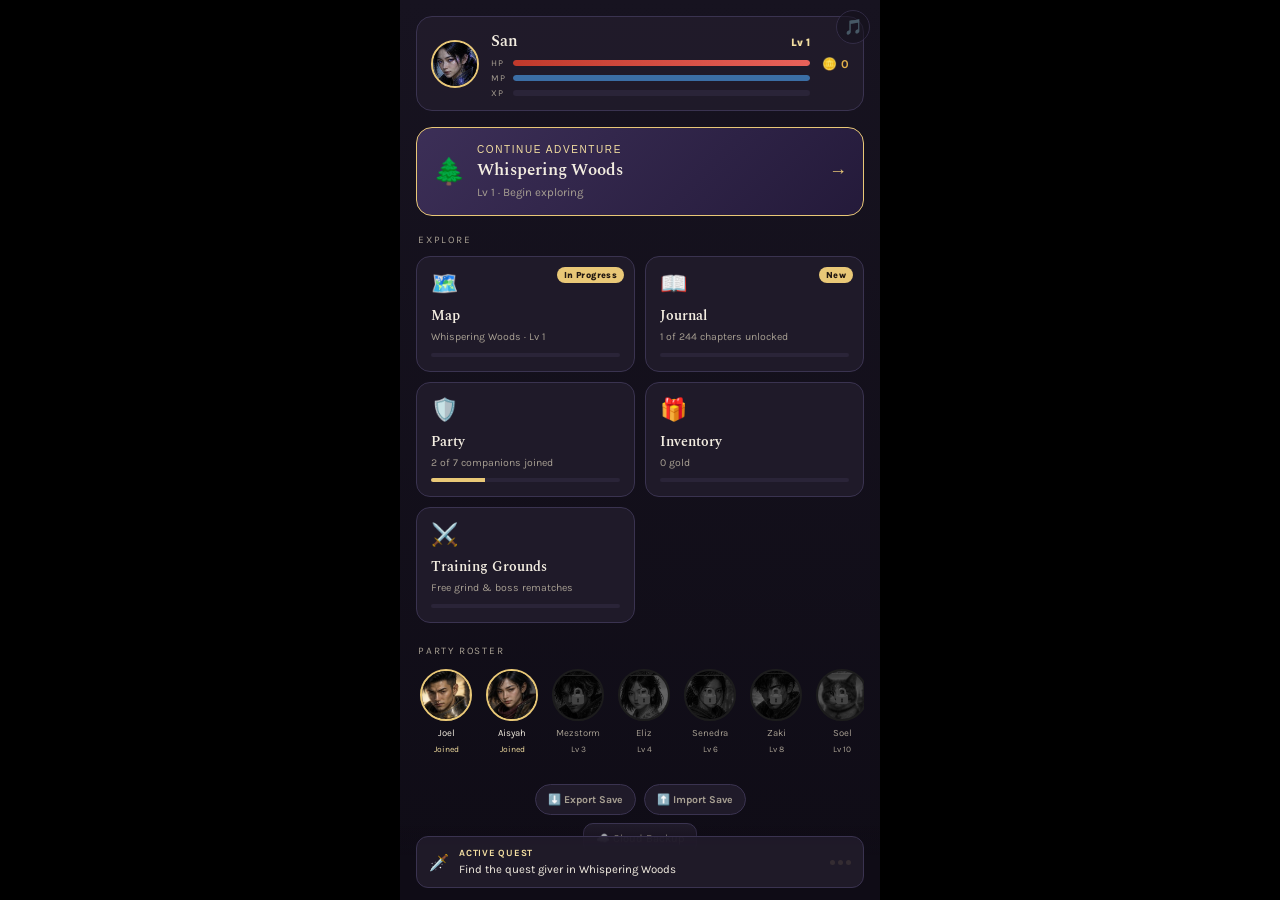
==== index.html @ 314ecb19 "Use V2's full journal: chapters 21-242 at full length V2's chapters-data.js was an abridged excerpt " ====
<!DOCTYPE html>
<html lang="en">
<head>
<meta charset="UTF-8">
<meta name="viewport" content="width=device-width, initial-scale=1.0, viewport-fit=cover">
<meta name="theme-color" content="#0f0c16">
<meta name="mobile-web-app-capable" content="yes">
<meta name="apple-mobile-web-app-capable" content="yes">
<meta name="apple-mobile-web-app-status-bar-style" content="black-translucent">
<meta name="apple-mobile-web-app-title" content="Daybreak">
<link rel="manifest" href="manifest.json">
<link rel="apple-touch-icon" href="icons/icon-180.png">
<link rel="icon" type="image/png" sizes="32x32" href="icons/icon-32.png">
<title>Legends of Daybreak</title>
<link rel="stylesheet" href="styles.css">
</head>
<body>
<div id="app">
  <audio id="bgm" loop></audio>
  <button id="music-toggle-btn">🎵</button>

  <!-- ============ HUB ============ -->
  <div id="screen-hub" class="screen active">
    <div id="hub-content">
      <div id="hub-status">
        <img id="hub-avatar" src="">
        <div id="hub-status-body">
          <div class="hs-row1"><span class="hs-name">San</span><span class="hs-lvl" id="hub-lvl">Lv 1</span></div>
          <div class="hs-bar-row"><span class="hs-bar-label">HP</span><div class="hs-bar-track"><div class="hs-bar-fill hp" id="hub-hp-fill" style="width:100%"></div></div></div>
          <div class="hs-bar-row"><span class="hs-bar-label">MP</span><div class="hs-bar-track"><div class="hs-bar-fill mp" id="hub-mp-fill" style="width:100%"></div></div></div>
          <div class="hs-bar-row"><span class="hs-bar-label">XP</span><div class="hs-bar-track"><div class="hs-bar-fill xp" id="hub-xp-fill" style="width:0%"></div></div></div>
        </div>
        <div id="hub-gold-chip">🪙 <span id="hub-gold">0</span></div>
      </div>

      <button id="hub-continue-btn">
        <div class="cta-icon">🌲</div>
        <div class="cta-body">
          <div class="cta-eyebrow">Continue Adventure</div>
          <div class="cta-title" id="hub-cta-title">Whispering Woods</div>
          <div class="cta-sub" id="hub-cta-sub">Begin exploring</div>
        </div>
        <div class="cta-arrow">→</div>
      </button>

      <div class="hub-section-label">Explore</div>
      <div id="hub-grid">
        <div class="hub-tile" id="hub-tile-map">
          <div class="t-badge" id="hub-map-badge">In Progress</div>
          <div class="t-icon">🗺️</div>
          <div class="t-title">Map</div>
          <div class="t-status" id="hub-map-status">Whispering Woods</div>
          <div class="t-progress"><div class="t-progress-fill" id="hub-map-progress" style="width:0%"></div></div>
        </div>
        <div class="hub-tile" id="hub-tile-journal">
          <div class="t-badge" id="hub-journal-badge">New</div>
          <div class="t-icon">📖</div>
          <div class="t-title">Journal</div>
          <div class="t-status" id="hub-journal-status">0 of 5 chapters unlocked</div>
          <div class="t-progress"><div class="t-progress-fill" id="hub-journal-progress" style="width:0%"></div></div>
        </div>
        <div class="hub-tile" id="hub-tile-party">
          <div class="t-icon">🛡️</div>
          <div class="t-title">Party</div>
          <div class="t-status" id="hub-party-status">0 of 7 companions joined</div>
          <div class="t-progress"><div class="t-progress-fill" id="hub-party-progress" style="width:0%"></div></div>
        </div>
        <div class="hub-tile" id="hub-tile-inventory">
          <div class="t-icon">🎁</div>
          <div class="t-title">Inventory</div>
          <div class="t-status" id="hub-inventory-status">0 gold</div>
          <div class="t-progress"><div class="t-progress-fill" style="width:0%"></div></div>
        </div>
        <div class="hub-tile" id="hub-tile-training">
          <div class="t-icon">⚔️</div>
          <div class="t-title">Training Grounds</div>
          <div class="t-status">Free grind &amp; boss rematches</div>
          <div class="t-progress"><div class="t-progress-fill" style="width:0%"></div></div>
        </div>
      </div>

      <div class="hub-section-label">Party Roster</div>
      <div id="hub-roster"></div>

      <div id="hub-save-row">
        <button id="hub-export-btn">⬇️ Export Save</button>
        <button id="hub-import-btn">⬆️ Import Save</button>
        <input type="file" id="hub-import-file" accept="application/json,.json" style="display:none;">
      </div>
      <div id="hub-save-row2">
        <button id="hub-sync-btn">☁️ Cloud Backup</button>
        <button id="hub-install-btn" style="display:none;">📲 Install App</button>
      </div>
      <div id="hub-reset-row"><button id="hub-reset-btn">New Game (erase save)</button></div>
    </div>

    <div id="hub-quest-strip">
      <div id="hub-quest-strip-inner">
        <div class="qi">🗡️</div>
        <div class="qt"><b>Active Quest</b><span id="hub-quest-text">Talk to the Signpost</span></div>
        <div id="hub-quest-dots"><span></span><span></span><span></span></div>
      </div>
    </div>
  </div>

  <!-- ============ MAP / BATTLE ============ -->
  <div id="screen-map" class="screen">
    <div class="back-btn" id="map-back-btn">←</div>
    <div id="map-scene"></div>
    <div id="map-hud">
      <div id="map-lvl-chip">
        <div class="lvl-row"><span class="lvl-name">San</span><span class="lvl-num" id="map-lvl-num">Lv 1</span></div>
        <div class="xpbar-track"><div class="xpbar-fill" id="map-xp-fill" style="width:0%"></div></div>
      </div>
      <div id="map-quest-chip">
        <div class="qi">🗺️</div>
        <div class="qt"><b id="map-quest-title">First Steps</b><span id="map-quest-progress-text">Talk to the signpost</span>
          <div id="map-quest-dots"><span></span><span></span><span></span></div>
        </div>
      </div>
    </div>
    <div id="map-quest-banner"><div class="qb-eyebrow">Quest Started</div><div class="qb-title">First Steps — Defeat 3 monsters</div></div>
    <div id="map-levelup-banner"><div class="qb-eyebrow">Level Up</div><div class="qb-title" id="map-levelup-text">San reached Level 2</div></div>
    <div id="map-toast-wrap"><div class="toast-card" id="map-toast"></div></div>

    <div id="battle-screen">
      <div id="battle-enemy-stage">
        <div class="warning-banner" id="battle-warning-banner">Rampage incoming!</div>
        <div id="battle-enemy-info">
          <div class="e-name"><span id="battle-e-name">Goblin</span><span id="battle-e-hint" style="font-weight:400; font-size:10px; color:var(--muted);"></span></div>
          <div class="hpbar-track"><div class="hpbar-fill" id="battle-e-hp-fill" style="width:100%"></div></div>
          <div class="atb-track"><div class="atb-fill" id="battle-e-atb-fill"></div></div>
        </div>
        <div class="enemy-sprite" id="battle-enemy-sprite"></div>
      </div>
      <div id="battle-party-bar">
        <div class="p-card" id="battle-p-card">
          <img id="battle-p-img" src="">
          <div style="flex:1">
            <div class="p-name"><span>San</span></div>
            <div class="hpbar-track"><div class="hpbar-fill" id="battle-p-hp-fill" style="width:100%"></div></div>
            <div class="mpbar-track"><div class="mpbar-fill" id="battle-p-mp-fill" style="width:100%"></div></div>
            <div class="atb-track"><div class="atb-fill" id="battle-p-atb-fill"></div></div>
          </div>
        </div>
        <div id="battle-companions"></div>
      </div>
      <div id="battle-log">A Goblin blocks the path.</div>
      <div id="battle-auto-row"><span class="lbl">Auto-Attack</span><div id="battle-auto-toggle"><div class="knob"></div></div></div>
      <button id="battle-act-potion">Use Potion (0)</button>
      <div id="spell-panel"><div id="spell-panel-list"></div></div>
      <div id="battle-actions">
        <button id="battle-act-spells"><span>✨ Spells</span><span class="cost">Tap to choose</span></button>
        <button id="battle-act-attack"><span>Basic Attack</span><span class="cost">0 MP · 1d4 physical</span></button>
      </div>
      <div id="battle-result">
        <div class="eyebrow" id="battle-res-eyebrow">Victory</div>
        <div class="title-main" id="battle-res-title">Goblin defeated</div>
        <div class="rewards" id="battle-res-rewards"></div>
        <button id="battle-result-continue-btn">Continue</button>
        <button id="battle-result-leave-btn" style="display:none;">Leave Training Grounds</button>
      </div>
    </div>
    <div id="battle-complete-banner">
      <div class="eyebrow" id="battle-cb-eyebrow">Quest Complete</div>
      <div class="title-main" id="battle-cb-title">First Steps</div>
      <div class="rewards" id="battle-cb-rewards">+50 XP · +20 Gold</div>
    </div>
  </div>

  <!-- ============ INVENTORY ============ -->
  <div id="screen-inventory" class="screen">
    <div class="back-btn" id="inv-back-btn">←</div>
    <div id="inv-content">
      <div id="inv-gold-row"><span class="g-label">Gold</span><span class="g-amt" id="inv-gold">🪙 0</span></div>

      <div class="inv-section-label">Equipped</div>
      <div id="inv-equipped"></div>

      <div class="inv-section-label">Ribald's Armory — Weapons</div>
      <div id="inv-weapon-list"></div>

      <div class="inv-section-label">Ribald's Armory — Armor</div>
      <div id="inv-armor-list"></div>

      <div class="inv-section-label">Ribald's Armory — Headwear</div>
      <div id="inv-head-list"></div>

      <div class="inv-section-label">Ribald's Armory — Handwear</div>
      <div id="inv-hands-list"></div>

      <div class="inv-section-label">Ribald's Armory — Footwear</div>
      <div id="inv-feet-list"></div>

      <div class="inv-section-label">Ribald's Armory — Rings</div>
      <div id="inv-ring-list"></div>

      <div class="inv-section-label">Lewis's Trinket Shop</div>
      <div id="inv-shop-list"></div>

      <div class="inv-section-label">Temple Trinket Shelf</div>
      <div id="inv-shelf-area"></div>

      <div class="inv-section-label">Materials</div>
      <div id="inv-materials-list" class="mat-chip-wrap"></div>

      <div class="inv-section-label">Potions</div>
      <div id="inv-potions-list" class="mat-chip-wrap"></div>

      <div class="inv-section-label">Crafting</div>
      <div id="inv-recipes-list"></div>
    </div>
  </div>

  <!-- ============ PARTY ============ -->
  <div id="screen-party" class="screen">
    <div class="back-btn" id="party-back-btn">←</div>
    <div id="party-content">
      <div class="inv-section-label">Always in the Party</div>
      <div id="party-fixed-list"></div>

      <div class="inv-section-label">Familiar</div>
      <div id="party-familiar-list"></div>

      <div class="inv-section-label" id="party-optional-label">Optional Companions</div>
      <div id="party-optional-list"></div>
    </div>
  </div>

  <!-- ============ CLOUD BACKUP (GitHub Gist) ============ -->
  <div id="screen-sync" class="screen">
    <div class="back-btn" id="sync-back-btn">←</div>
    <div id="sync-content">
      <div class="inv-section-label">Cloud Backup · GitHub Gist</div>
      <p class="sync-note">Back up your save to a private GitHub Gist and restore it on any device. Nothing syncs automatically: you push and pull yourself, so one device can never silently overwrite another.</p>
      <div id="sync-status"></div>

      <div class="sync-card">
        <div class="sync-h">1 · GitHub token <span>(stays on this device)</span></div>
        <p class="sync-note">Create a <b>classic</b> token with only the <b>gist</b> scope: GitHub → Settings → Developer settings → Personal access tokens → Tokens (classic). Fine-grained tokens cannot use Gists.</p>
        <input id="sync-token" type="password" placeholder="Paste GitHub token" autocomplete="off">
        <button class="sync-btn" id="sync-save-token">Save &amp; verify token</button>
      </div>

      <div class="sync-card">
        <div class="sync-h">2 · Backup ID</div>
        <div id="sync-linked" style="display:none;">
          <p class="sync-note">This device is linked to backup ID:</p>
          <code id="sync-id-display"></code>
          <button class="sync-btn" id="sync-copy-id">📋 Copy backup ID</button>
          <button class="sync-btn ghost" id="sync-unlink">Unlink this device</button>
          <p class="sync-note" id="sync-times"></p>
        </div>
        <div id="sync-unlinked">
          <p class="sync-note">No backup linked yet. Push below to create one, or paste the ID from your other device to link to it.</p>
          <div class="sync-row"><input id="sync-id-input" type="text" placeholder="Paste backup ID" autocomplete="off"><button class="sync-btn small" id="sync-paste-id">📋 Paste</button></div>
          <button class="sync-btn" id="sync-link">Link to existing backup</button>
        </div>
      </div>

      <button class="sync-btn primary" id="sync-push">☁️ Push (upload this device’s save)</button>
      <button class="sync-btn ghost" id="sync-pull">☁️ Pull (overwrite this device)</button>
      <p class="sync-note">Backups are <i>secret</i> gists: unlisted, but anyone with the ID and the link can read them. Don’t share the ID publicly. Your token is never stored in the save.</p>
    </div>
  </div>

  <!-- ============ TRAINING GROUNDS ============ -->
  <div id="screen-training" class="screen">
    <div class="back-btn" id="training-back-btn">←</div>
    <div id="training-content">
      <div class="inv-section-label">Free Grind — Any Zone You've Reached</div>
      <div id="training-grind-list"></div>

      <div class="inv-section-label">Boss Rematch — Refight Bosses You've Beaten</div>
      <div id="training-rematch-list"></div>
    </div>
  </div>

  <!-- ============ JOURNAL SELECT ============ -->
  <div id="screen-journal-select" class="screen">
    <div class="back-btn" id="jsel-back-btn">←</div>
    <div id="jsel-content">
      <div class="sel-eyebrow">Daybreak</div>
      <div class="sel-title">Journal</div>
      <div id="jsel-chapter-list"></div>
    </div>
  </div>

  <!-- ============ JOURNAL READER ============ -->
  <div id="screen-journal-reader" class="screen">
    <div class="back-btn" id="jr-back-btn">←</div>
    <div id="jr-scene"></div>
    <div id="jr-titlecard">
      <div class="eyebrow" id="jr-tc-eyebrow">Chapter 1</div>
      <div class="title-main" id="jr-tc-title">The Rain and the Kitten</div>
      <div class="title-sub" id="jr-tc-sub">How Soel came to be.</div>
      <div class="tap-hint">tap to begin</div>
    </div>
    <div id="jr-dialogue-wrap">
      <div id="jr-portrait-slot"><img id="jr-portrait-img" src="" alt=""></div>
      <div id="jr-box" class="no-portrait">
        <div id="jr-speaker"></div>
        <div id="jr-text"></div>
        <div id="jr-advance">▾</div>
      </div>
      <div id="jr-progress"></div>
    </div>
    <div id="jr-end-card">
      <div class="eyebrow">End of chapter</div>
      <div class="title-main" id="jr-ec-title">Chapter complete</div>
      <div class="rewards" id="jr-ec-xp"></div>
      <div class="end-btns">
        <button class="replay-btn" onclick="openReader(currentChapter,true)">Replay</button>
        <button class="next-btn" onclick="backToJournalSelect()">Journal</button>
      </div>
    </div>
  </div>

  <div id="hub-toast"></div>

</div>

<script src="act2-data.js"></script>
<script src="act3-data.js"></script>
<script src="chapters-act2.js"></script>
<script src="game.js"></script>
<script src="sync.js"></script>
</body>
</html>
---- styles.css ----
@import url('https://fonts.googleapis.com/css2?family=Spectral:ital,wght@0,400;0,500;0,600;1,400&family=Karla:wght@400;500;700;800&display=swap');

  :root{
    --cream:#f3ede1; --muted:#a79f92;
    --sun:#e9c877; --sun-soft:#f3dea1;
    --hp:#c0392b; --hp-glow:#e8615a;
    --mp:#3b6ea5; --xp:#8a5cc4; --gold:#e2b04a;
    --panel:#171018ee; --panel-edge:#3a2b24;
  }
  *{box-sizing:border-box; -webkit-tap-highlight-color:transparent;}
  html,body{height:100%;}
  body{ margin:0; font-family:'Karla',sans-serif; background:#000; display:flex; align-items:center; justify-content:center; overflow:hidden; user-select:none; }
  #app{ position:relative; width:100%; max-width:480px; height:100dvh; max-height:900px; background:#0f0c16; overflow:hidden; box-shadow:0 0 60px #000a; }
  #music-toggle-btn{ position:absolute; top:10px; right:10px; z-index:200; width:34px; height:34px; border-radius:50%;
    background:#171320cc; border:1px solid #3a3350; color:var(--cream); font-size:15px; cursor:pointer;
    display:flex; align-items:center; justify-content:center; opacity:.75; }
  #music-toggle-btn.muted{ opacity:.4; }
  #app.shake{ animation:screenshake .4s ease; }
  @keyframes screenshake{ 0%,100%{transform:translate(0,0);} 20%{transform:translate(-6px,3px);} 40%{transform:translate(6px,-3px);} 60%{transform:translate(-4px,2px);} 80%{transform:translate(4px,-2px);} }

  .screen{ position:absolute; inset:0; opacity:0; visibility:hidden; transition:opacity .3s ease, visibility .3s; overflow-y:auto; }
  #screen-map, #screen-journal-reader{ overflow:hidden; }
  .screen.active{ opacity:1; visibility:visible; }

  .back-btn{ position:absolute; top:14px; left:14px; z-index:40; width:32px; height:32px; border-radius:50%;
    background:#000000aa; color:#fff; display:flex; align-items:center; justify-content:center; font-size:16px; cursor:pointer; }

  /* ================= HUB ================= */
  #screen-hub{ background:linear-gradient(180deg,#171320 0%, #0f0c16 100%); }
  #hub-content{ padding:16px 16px 16px; }
  #hub-status{ display:flex; align-items:center; gap:12px; background:#211b2aee; border:1px solid #3a3350; border-radius:16px; padding:12px 14px; margin-bottom:16px; }
  #hub-status img{ width:48px;height:48px;border-radius:50%; object-fit:cover; border:2px solid var(--sun); flex-shrink:0; }
  #hub-status-body{ flex:1; min-width:0; }
  .hs-row1{ display:flex; justify-content:space-between; align-items:baseline; }
  .hs-name{ font-family:'Spectral',serif; font-weight:600; font-size:16px; color:var(--cream); }
  .hs-lvl{ font-family:'Karla',sans-serif; font-weight:800; font-size:11px; color:var(--sun-soft); }
  .hs-bar-row{ display:flex; align-items:center; gap:6px; margin-top:5px; }
  .hs-bar-label{ font-size:9px; letter-spacing:.06em; text-transform:uppercase; color:var(--muted); width:16px; flex-shrink:0; }
  .hs-bar-track{ flex:1; height:6px; background:#2a2438; border-radius:6px; overflow:hidden; }
  .hs-bar-fill{ height:100%; border-radius:6px; }
  .hs-bar-fill.hp{ background:linear-gradient(90deg,var(--hp),var(--hp-glow)); }
  .hs-bar-fill.mp{ background:var(--mp); }
  .hs-bar-fill.xp{ background:var(--xp); }
  #hub-gold-chip{ display:flex; align-items:center; gap:4px; font-family:'Karla',sans-serif; font-weight:700; font-size:12px; color:var(--gold); flex-shrink:0; }

  #hub-continue-btn{ display:flex; align-items:center; gap:12px; width:100%; border:none; cursor:pointer;
    background:linear-gradient(135deg,#3c2f57,#241a3a); border:1px solid var(--sun); border-radius:16px; padding:16px; margin-bottom:18px; text-align:left;
    animation:ctaGlow 2.6s infinite ease-in-out; }
  @keyframes ctaGlow{ 0%,100%{ box-shadow:0 0 0 0 #e9c87733; } 50%{ box-shadow:0 0 0 8px #e9c87711; } }
  #hub-continue-btn .cta-icon{ font-size:26px; flex-shrink:0; }
  #hub-continue-btn .cta-body{ flex:1; }
  #hub-continue-btn .cta-eyebrow{ font-size:10px; letter-spacing:.16em; text-transform:uppercase; color:var(--sun-soft); }
  #hub-continue-btn .cta-title{ font-family:'Spectral',serif; font-weight:600; font-size:17px; color:var(--cream); margin-top:2px; }
  #hub-continue-btn .cta-sub{ font-family:'Karla',sans-serif; font-size:11.5px; color:var(--muted); margin-top:2px; }
  #hub-continue-btn .cta-arrow{ font-size:18px; color:var(--sun); flex-shrink:0; }

  .hub-section-label{ font-family:'Karla',sans-serif; font-size:10px; letter-spacing:.18em; text-transform:uppercase; color:var(--muted); margin:4px 2px 10px; }
  #hub-grid{ display:grid; grid-template-columns:1fr 1fr; gap:10px; margin-bottom:22px; }
  .hub-tile{ background:#211b2aee; border:1px solid #3a3350; border-radius:14px; padding:14px; cursor:pointer; position:relative; transition:transform .15s ease; }
  .hub-tile:active{ transform:scale(.97); }
  .hub-tile .t-icon{ font-size:22px; }
  .hub-tile .t-title{ font-family:'Spectral',serif; font-weight:600; font-size:14px; color:var(--cream); margin-top:8px; }
  .hub-tile .t-status{ font-family:'Karla',sans-serif; font-size:10.5px; color:var(--muted); margin-top:4px; line-height:1.4; }
  .hub-tile .t-badge{ position:absolute; top:10px; right:10px; background:var(--sun); color:#241a12; font-weight:800; font-size:9px; letter-spacing:.04em; padding:3px 7px; border-radius:10px; display:none; }
  .hub-tile .t-badge.show{ display:block; }
  .hub-tile .t-progress{ height:4px; background:#2a2438; border-radius:4px; margin-top:8px; overflow:hidden; }
  .hub-tile .t-progress-fill{ height:100%; background:var(--sun); }

  #hub-roster{ display:flex; gap:10px; overflow-x:auto; padding:2px 2px 8px; margin-bottom:22px; }
  .roster-item{ flex-shrink:0; display:flex; flex-direction:column; align-items:center; gap:6px; width:56px; }
  .roster-avatar{ width:52px; height:52px; border-radius:50%; overflow:hidden; border:2px solid var(--sun); position:relative; }
  .roster-avatar img{ width:100%;height:100%;object-fit:cover; display:block; }
  .roster-item.locked .roster-avatar{ border-color:#4a4458; filter:grayscale(1) brightness(.4); }
  .roster-item.locked .roster-avatar:after{ content:'🔒'; position:absolute; inset:0; display:flex; align-items:center; justify-content:center; font-size:16px; }
  .roster-item.benched .roster-avatar{ border-color:#6a6078; filter:grayscale(.6) brightness(.7); }
  .roster-name{ font-family:'Karla',sans-serif; font-size:9.5px; color:var(--cream); text-align:center; }
  .roster-item.locked .roster-name{ color:var(--muted); }
  .roster-lvl{ font-size:8.5px; color:var(--sun-soft); }
  .roster-item.locked .roster-lvl{ color:var(--muted); }
  .roster-item.benched .roster-lvl{ color:var(--muted); }

  #hub-save-row{ display:flex; gap:8px; justify-content:center; margin-top:18px; }
  #hub-save-row button{ background:#211b2aee; border:1px solid #3a3350; color:var(--muted); font-family:'Karla',sans-serif;
    font-size:10.5px; font-weight:700; padding:8px 12px; border-radius:16px; cursor:pointer; }
  #hub-save-row button:active{ opacity:.7; }
  #hub-reset-row{ text-align:center; margin:8px 0 24px; }
  #hub-reset-btn{ background:none; border:none; color:var(--muted); font-family:'Karla',sans-serif; font-size:10.5px; text-decoration:underline; cursor:pointer; opacity:.6; }
  #hub-reset-btn.confirm{ color:#e0728a; opacity:1; }

  #hub-quest-strip{ position:sticky; bottom:0; z-index:10; padding:10px 16px calc(12px + env(safe-area-inset-bottom)); background:linear-gradient(0deg,#0f0c16 60%, transparent); }
  #hub-quest-strip-inner{ display:flex; align-items:center; gap:10px; background:#211b2aee; border:1px solid #3a3350; border-radius:12px; padding:10px 12px; }
  #hub-quest-strip-inner .qi{ font-size:16px; }
  #hub-quest-strip-inner .qt{ flex:1; }
  #hub-quest-strip-inner .qt b{ display:block; font-size:9.5px; letter-spacing:.08em; text-transform:uppercase; color:var(--sun-soft); }
  #hub-quest-strip-inner .qt span{ font-family:'Karla',sans-serif; font-size:11.5px; color:var(--cream); }
  #hub-quest-dots{ display:flex; gap:3px; }
  #hub-quest-dots span{ width:5px;height:5px;border-radius:50%; background:#54494066; }
  #hub-quest-dots span.done{ background:var(--sun); }

  #hub-toast{ position:absolute; left:16px; right:16px; bottom:90px; z-index:100; background:#211b2aee; border:1px solid var(--sun); border-radius:12px; padding:12px 14px;
    font-family:'Karla',sans-serif; font-size:12px; color:var(--cream); text-align:center; opacity:0; transform:translateY(10px); transition:opacity .3s ease, transform .3s ease; pointer-events:none; }
  #hub-toast.show{ opacity:1; transform:translateY(0); }

  /* ================= MAP / BATTLE (Whispering Woods) ================= */
  #screen-map{ background:#0f0c16; }
  #map-scene.zone-forest{ background:linear-gradient(180deg,#1b2b1f 0%, #2c4430 45%, #4c6a45 100%); }
  #map-scene.zone-crypt{ background:linear-gradient(180deg,#12151f 0%, #1c2233 45%, #2a2f42 100%); }
  #map-hud{ position:absolute; top:0; left:0; right:0; z-index:25; padding:12px 14px 12px 54px; display:flex; justify-content:space-between; align-items:flex-start; pointer-events:none; gap:8px; }
  #map-lvl-chip{ pointer-events:auto; background:#00000066; border-radius:14px; padding:6px 10px; backdrop-filter:blur(4px); min-width:100px; }
  .lvl-row{ display:flex; justify-content:space-between; align-items:baseline; }
  .lvl-name{ font-family:'Spectral',serif; font-weight:600; font-size:12px; color:var(--cream); }
  .lvl-num{ font-family:'Karla',sans-serif; font-weight:800; font-size:10px; color:var(--sun-soft); }
  .xpbar-track{ height:4px; background:#2a2a1e; border-radius:4px; margin-top:4px; overflow:hidden; }
  .xpbar-fill{ height:100%; background:var(--xp); transition:width .5s ease; }
  #map-quest-chip{ pointer-events:auto; background:var(--panel); border:1px solid var(--panel-edge); border-radius:12px; padding:8px 12px; max-width:170px; display:flex; align-items:center; gap:8px; cursor:pointer; }
  #map-quest-chip .qi{font-size:16px;}
  #map-quest-chip .qt{font-size:11px; color:var(--cream); font-family:'Karla',sans-serif; line-height:1.3;}
  #map-quest-chip .qt b{display:block; font-size:10px; letter-spacing:.08em; text-transform:uppercase; color:var(--sun-soft); margin-bottom:2px;}
  #map-quest-dots{display:flex; gap:3px; margin-top:4px;}
  #map-quest-dots span{width:6px;height:6px;border-radius:50%; background:#54494066;}
  #map-quest-dots span.done{background:var(--sun);}

  #map-scene{ position:absolute; inset:0; }
  .dapple{ position:absolute; width:60px; height:60px; border-radius:50%; background:radial-gradient(circle, #e9c87733, transparent 70%); filter:blur(2px); animation:drift 9s ease-in-out infinite; }
  @keyframes drift{ 0%,100%{transform:translate(0,0);} 50%{transform:translate(14px,10px);} }
  .tree{ position:absolute; bottom:0; width:0; height:0; border-left:34px solid transparent; border-right:34px solid transparent; border-bottom:110px solid #2c4430; filter:drop-shadow(0 0 10px #0006); }
  .tree:after{ content:''; position:absolute; bottom:-110px; left:-6px; width:12px; height:26px; background:#2b1d12; }
  #map-path-svg{position:absolute; inset:0; width:100%; height:100%;}

  .node{ position:absolute; transform:translate(-50%,-50%); display:flex; flex-direction:column; align-items:center; gap:4px; cursor:pointer; z-index:5; }
  .node .dot{ width:34px; height:34px; border-radius:50%; background:var(--panel); border:2px solid var(--sun-soft); display:flex; align-items:center; justify-content:center; font-size:16px; box-shadow:0 0 0 6px #e9c87722; transition:transform .2s ease, border-color .3s ease; }
  .node:not(.locked) .dot{ animation:nodepulse 2.4s infinite ease-in-out; }
  @keyframes nodepulse{ 0%,100%{box-shadow:0 0 0 6px #e9c87722;} 50%{box-shadow:0 0 0 11px #e9c87710;} }
  .node .label{ font-family:'Karla',sans-serif; font-size:9px; letter-spacing:.06em; text-transform:uppercase; color:var(--cream); background:#00000077; padding:2px 7px; border-radius:8px; }

  #map-avatar{ position:absolute; width:30px; height:30px; border-radius:50%; overflow:hidden; border:2px solid var(--sun); z-index:8; pointer-events:none; box-shadow:0 4px 10px #0008; transition:left .9s cubic-bezier(.4,.0,.2,1), top .9s cubic-bezier(.4,.0,.2,1); }
  #map-avatar img{width:100%;height:100%;object-fit:cover;}
  #map-avatar.walking{animation:walkbob .35s infinite alternate ease-in-out;}
  @keyframes walkbob{ to{ transform:translateY(-4px); } }

  #map-toast-wrap{ position:absolute; left:0; right:0; bottom:0; z-index:30; padding:0 14px calc(14px + env(safe-area-inset-bottom)); display:flex; justify-content:center; pointer-events:none; }
  .toast-card{ pointer-events:auto; width:100%; max-width:452px; background:var(--panel); border:1px solid var(--panel-edge); border-radius:14px; padding:14px 16px; backdrop-filter:blur(6px); transform:translateY(120%); transition:transform .4s cubic-bezier(.4,0,.2,1); }
  .toast-card.show{transform:translateY(0);}
  .toast-card .who{font-family:'Spectral',serif; font-weight:600; color:var(--sun-soft); font-size:13px; margin-bottom:4px;}
  .toast-card .msg{font-family:'Spectral',serif; font-size:15px; color:var(--cream); line-height:1.45;}
  .toast-card .actions{display:flex; gap:8px; margin-top:12px;}
  .toast-card button{ font-family:'Karla',sans-serif; font-size:12px; letter-spacing:.06em; text-transform:uppercase; background:var(--sun-soft); color:#241a12; border:none; border-radius:20px; padding:9px 16px; cursor:pointer; font-weight:700; }
  .toast-card button.ghost{background:transparent; color:var(--muted); border:1px solid var(--panel-edge);}

  #map-quest-banner, #map-levelup-banner{ position:absolute; top:70px; left:50%; transform:translateX(-50%) translateY(-12px); z-index:35; opacity:0; pointer-events:none; transition:opacity .5s ease, transform .5s ease; border-radius:10px; padding:10px 18px; text-align:center; white-space:nowrap; background:linear-gradient(90deg,#241a12,#3a2a17); border:1px solid var(--sun); }
  #map-quest-banner.show, #map-levelup-banner.show{opacity:1; transform:translateX(-50%) translateY(0);}
  .qb-eyebrow{font-size:9px; letter-spacing:.2em; text-transform:uppercase; color:var(--sun-soft);}
  .qb-title{font-family:'Spectral',serif; font-weight:600; color:var(--cream); font-size:14px;}

  /* battle overlay */
  #battle-screen{ position:absolute; inset:0; z-index:50; background:radial-gradient(ellipse at 50% 20%, #2c4430 0%, #14180f 75%); display:flex; flex-direction:column; opacity:0; visibility:hidden; transition:opacity .35s ease, visibility .35s; }
  #battle-screen.show{opacity:1; visibility:visible;}
  #battle-screen.boss-mode{background:radial-gradient(ellipse at 50% 20%, #3a221c 0%, #14100e 75%);}
  #battle-enemy-stage{ flex:1; position:relative; display:flex; align-items:center; justify-content:center; overflow:hidden; }
  .enemy-sprite{ position:relative; width:96px; height:96px; display:flex; align-items:center; justify-content:center; animation:enemyIdle 1.8s ease-in-out infinite; }
  @keyframes enemyIdle{ 0%,100%{ transform:translateY(0); } 50%{ transform:translateY(-6px); } }
  .enemy-sprite.hit{animation:enemyHit .3s ease;}
  @keyframes enemyHit{ 0%{ filter:brightness(2.4) saturate(0); transform:translateX(0);} 30%{transform:translateX(8px);} 60%{transform:translateX(-8px);} 100%{filter:brightness(1); transform:translateX(0);} }
  .enemy-sprite.attacking{animation:enemyLunge .4s ease;}
  @keyframes enemyLunge{ 0%{transform:translateY(0);} 40%{transform:translateY(30px) scale(1.05);} 100%{transform:translateY(0);} }
  .enemy-sprite.rampage{animation:rampageWindup .9s ease;}
  @keyframes rampageWindup{ 0%{ filter:brightness(1); transform:scale(1); } 60%{ filter:brightness(1.6) drop-shadow(0 0 18px #ff4d2e); transform:scale(1.18); } 100%{ filter:brightness(1); transform:scale(1); } }
  .goblin-body{ width:64px; height:60px; background:#6a8c4a; border-radius:40% 40% 50% 50%; position:relative; box-shadow:inset 0 -10px 14px #0004;}
  .goblin-body:before, .goblin-body:after{ content:''; position:absolute; top:10px; width:9px; height:9px; background:#1a1a1a; border-radius:50%; }
  .goblin-body:before{left:16px;} .goblin-body:after{right:16px;}
  .goblin-ear{position:absolute; top:-10px; width:14px; height:20px; background:#6a8c4a; border-radius:60% 20% 60% 20%;}
  .goblin-ear.l{left:2px; transform:rotate(-20deg);} .goblin-ear.r{right:2px; transform:rotate(20deg) scaleX(-1);}
  .crown{ position:absolute; top:-22px; left:50%; transform:translateX(-50%); width:0; height:0; border-left:16px solid transparent; border-right:16px solid transparent; border-bottom:14px solid var(--sun); }
  .boss-body{ transform:scale(1.5); }
  .wolf-body{ width:78px; height:50px; background:#7c8896; border-radius:40% 50% 45% 45%; position:relative; box-shadow:inset 0 -8px 12px #0004;}
  .wolf-body:before{content:''; position:absolute; left:-16px; top:6px; width:28px;height:22px; background:#7c8896; border-radius:50% 30% 40% 60%;}
  .wolf-body:after{content:''; position:absolute; left:-2px; top:12px; width:6px;height:6px; background:#111; border-radius:50%;}
  .slime-body{ width:70px; height:52px; background:#4fb3a9; border-radius:50% 50% 45% 45% / 60% 60% 40% 40%; opacity:.88; position:relative; box-shadow:inset 0 -10px 16px #0003, 0 0 18px #4fb3a955; animation:slimeWobble 1.4s ease-in-out infinite;}
  .slime-body:before, .slime-body:after{content:''; position:absolute; top:16px; width:6px;height:8px; background:#0d3b36; border-radius:50%;}
  .slime-body:before{left:20px;} .slime-body:after{right:20px;}
  @keyframes slimeWobble{ 0%,100%{ border-radius:50% 50% 45% 45% / 60% 60% 40% 40%; } 50%{ border-radius:45% 45% 50% 50% / 45% 45% 55% 55%; } }

  /* crypt zone decor */
  .pillar{ position:absolute; bottom:0; width:26px; background:linear-gradient(180deg,#3a3f52,#22273a); box-shadow:inset -4px 0 8px #0006; }
  .pillar:before{ content:''; position:absolute; top:-10px; left:-4px; right:-4px; height:10px; background:#2a2f42; }
  .torch{ position:absolute; width:6px; height:16px; background:#e2843c; border-radius:2px; box-shadow:0 0 20px 8px #e2843c66; animation:flicker 2.6s infinite ease-in-out; }
  .wisp{ position:absolute; width:14px; height:18px; border-radius:50% 50% 50% 50% / 60% 60% 40% 40%;
    background:radial-gradient(circle, #9fd8e0aa, transparent 70%); filter:blur(1px); animation:wispfloat 6s ease-in-out infinite; }
  @keyframes wispfloat{ 0%,100%{ transform:translateY(0) translateX(0); opacity:.5; } 50%{ transform:translateY(-24px) translateX(10px); opacity:.9; } }
  .bonepile{ position:absolute; width:22px; height:10px; background:#c9c2ae; border-radius:50%; opacity:.7; box-shadow:0 0 6px #0006; }

  /* Cursed Catacombs enemy sprites */
  .skeleton-body{ width:56px; height:66px; background:#e6ded0; border-radius:35% 35% 30% 30%; position:relative; box-shadow:inset 0 -8px 12px #0002; }
  .skeleton-body:before, .skeleton-body:after{ content:''; position:absolute; top:14px; width:8px; height:10px; background:#1a1a1a; border-radius:50%; }
  .skeleton-body:before{ left:14px; } .skeleton-body:after{ right:14px; }

  .zombie-body{ width:62px; height:58px; background:#5a6b4a; border-radius:35% 35% 45% 45%; position:relative; box-shadow:inset 0 -10px 14px #0004; transform:rotate(-4deg); }
  .zombie-body:before, .zombie-body:after{ content:''; position:absolute; top:16px; width:8px; height:6px; background:#c9d8a8; border-radius:50%; }
  .zombie-body:before{ left:14px; } .zombie-body:after{ right:18px; top:20px; }

  .ghost-body{ width:56px; height:64px; background:radial-gradient(circle at 50% 35%, #cfe9f0cc, #8fc4d6 70%, transparent 95%); border-radius:50% 50% 40% 40%; opacity:.85; box-shadow:0 0 24px #9fd8e055; position:relative; animation:slimeWobble 2s ease-in-out infinite; }
  .ghost-body:before, .ghost-body:after{ content:''; position:absolute; top:20px; width:6px;height:8px; background:#1a2a30; border-radius:50%; opacity:.6; }
  .ghost-body:before{ left:16px; } .ghost-body:after{ right:16px; }

  .bone-crown{ position:absolute; top:-22px; left:50%; transform:translateX(-50%); width:0; height:0;
    border-left:16px solid transparent; border-right:16px solid transparent; border-bottom:14px solid #d8d0c0;
    filter:drop-shadow(0 0 4px #000a); }

  /* Crystal Caverns zone decor */
  #map-scene.zone-crystal{ background:linear-gradient(180deg,#1a1428 0%, #241c3a 45%, #2e2450 100%); }
  .crystal-cluster{ position:absolute; bottom:0; width:0; height:0; border-left:16px solid transparent; border-right:16px solid transparent; border-bottom:50px solid #8a6cff; opacity:.5; filter:drop-shadow(0 0 10px #8a6cff88); }
  .sparkle{ position:absolute; width:3px;height:3px; background:#fff; border-radius:50%; box-shadow:0 0 6px 2px #fff; animation:twinkle2 2.2s infinite ease-in-out; }
  @keyframes twinkle2{ 0%,100%{opacity:.2;} 50%{opacity:1;} }

  /* Crystal Caverns enemy sprites */
  .spider-body{ width:50px; height:34px; background:#2a1f3a; border-radius:50%; position:relative; box-shadow:0 0 14px #7c5cff66, inset 0 -6px 10px #0006; }
  .spider-body:before, .spider-body:after{ content:''; position:absolute; top:10px; width:6px;height:6px; background:#9fe0ff; border-radius:50%; box-shadow:0 0 6px 2px #9fe0ffaa; }
  .spider-body:before{ left:14px; } .spider-body:after{ right:14px; }

  .golem-body{ width:70px; height:66px; background:linear-gradient(135deg,#8a6cff,#4a3a8a); clip-path:polygon(50% 0%, 90% 20%, 100% 60%, 70% 100%, 30% 100%, 0% 60%, 10% 20%); box-shadow:0 0 18px #8a6cff55; position:relative; }
  .golem-body:before, .golem-body:after{ content:''; position:absolute; top:24px; width:7px;height:7px; background:#1a1030; border-radius:50%; }
  .golem-body:before{ left:22px;} .golem-body:after{ right:22px; }

  .bat-body{ width:60px; height:36px; background:#241832; border-radius:50% 50% 40% 40%; position:relative; box-shadow:0 0 12px #b98cff55; }
  .bat-body:before{ content:''; position:absolute; left:-18px; top:6px; width:0;height:0; border-top:12px solid transparent; border-bottom:12px solid transparent; border-right:20px solid #241832; }
  .bat-body:after{ content:''; position:absolute; right:-18px; top:6px; width:0;height:0; border-top:12px solid transparent; border-bottom:12px solid transparent; border-left:20px solid #241832; }

  .leviathan-body{ width:80px; height:76px; background:linear-gradient(135deg,#8a6cff,#4a3a8a); clip-path:polygon(50% 0%, 90% 20%, 100% 60%, 70% 100%, 30% 100%, 0% 60%, 10% 20%); box-shadow:0 0 24px #8a6cff77; position:relative; transition:background .6s ease, box-shadow .6s ease; }
  .leviathan-body.phase2{ background:linear-gradient(135deg,#ff6cd9,#8a3a6a); box-shadow:0 0 24px #ff6cd977; }
  .leviathan-body.phase3{ background:linear-gradient(135deg,#6cffea,#3a8a7a); box-shadow:0 0 24px #6cffea77; }
  .crystal-crown{ position:absolute; top:-20px; left:50%; transform:translateX(-50%); width:0;height:0; border-left:14px solid transparent; border-right:14px solid transparent; border-bottom:16px solid #d9c8ff; filter:drop-shadow(0 0 6px #b98cffcc); }

  /* Ember Peak zone decor */
  #map-scene.zone-ember{ background:linear-gradient(180deg,#2a1410 0%, #3a1c12 45%, #4a2414 100%); }
  .lava-glow{ position:absolute; bottom:0; left:0; right:0; height:30%; background:radial-gradient(ellipse at 50% 100%, #ff6a2e44, transparent 70%); animation:campfireflick 2s infinite ease-in-out; }
  .ash-particle{ position:absolute; width:3px;height:3px; background:#a89e90; border-radius:50%; opacity:.6; animation:ashfall 5s linear infinite; }
  @keyframes ashfall{ 0%{ transform:translateY(-20px); opacity:0;} 10%{opacity:.6;} 100%{ transform:translateY(600px); opacity:0;} }

  /* Ember Peak enemy sprites */
  .imp-body{ width:44px; height:44px; background:#c0392b; border-radius:40% 40% 50% 50%; position:relative; box-shadow:0 0 14px #ff6a2e88; }
  .imp-body:before, .imp-body:after{ content:''; position:absolute; top:12px; width:6px;height:6px; background:#ffe08a; border-radius:50%; box-shadow:0 0 6px 2px #ffe08aaa; }
  .imp-body:before{left:12px;} .imp-body:after{right:12px;}

  .slug-body{ width:76px; height:44px; background:#8a3a1a; border-radius:50% 50% 40% 40%; position:relative; box-shadow:0 0 12px #c0392b66, inset 0 -8px 12px #0004; }
  .slug-body:before, .slug-body:after{ content:''; position:absolute; top:14px; width:5px;height:5px; background:#ffcf7c; border-radius:50%; }
  .slug-body:before{left:20px;} .slug-body:after{right:20px;}

  .wraith-body{ width:50px; height:66px; background:linear-gradient(180deg,#4a2418,#1a0e08); border-radius:50% 50% 30% 30%; opacity:.85; box-shadow:0 0 16px #ff6a2e55; position:relative; animation:slimeWobble 2.2s ease-in-out infinite; }
  .wraith-body:before, .wraith-body:after{ content:''; position:absolute; top:18px; width:6px;height:8px; background:#ff6a2e; border-radius:50%; box-shadow:0 0 6px 2px #ff6a2ecc; }
  .wraith-body:before{left:14px;} .wraith-body:after{right:14px;}

  .dragon-body{ width:90px; height:80px; background:linear-gradient(135deg,#e0522a,#8a2410); clip-path:polygon(50% 0%, 85% 15%, 100% 55%, 75% 100%, 25% 100%, 0% 55%, 15% 15%); box-shadow:0 0 26px #ff6a2e88; position:relative; }
  .dragon-body:before, .dragon-body:after{ content:''; position:absolute; top:22px; width:8px;height:8px; background:#ffe08a; border-radius:50%; box-shadow:0 0 8px 3px #ffe08acc; }
  .dragon-body:before{left:26px;} .dragon-body:after{right:26px;}
  .ember-crest{ position:absolute; top:-20px; left:50%; transform:translateX(-50%); width:0;height:0; border-left:16px solid transparent; border-right:16px solid transparent; border-bottom:18px solid #ff8a4a; filter:drop-shadow(0 0 8px #ff6a2ecc); }

  .enemy-sprite.charging{ animation:infernocharge .6s infinite alternate; }
  @keyframes infernocharge{ 0%{ filter:brightness(1) drop-shadow(0 0 0px #ff6a2e);} 100%{ filter:brightness(1.9) drop-shadow(0 0 22px #ff6a2e);} }

  /* Stormhold zone decor */
  #map-scene.zone-storm{ background:linear-gradient(180deg,#1c2230 0%,#2a3346 45%,#3a4560 100%); }

  /* Stormhold enemy sprites */
  .wraith2-body{ width:52px; height:64px; background:linear-gradient(180deg,#3a5a8a,#1a2a4a); border-radius:50% 50% 30% 30%; opacity:.85; box-shadow:0 0 16px #7fd4ff88; position:relative; animation:slimeWobble 2s ease-in-out infinite; }
  .wraith2-body:before, .wraith2-body:after{ content:''; position:absolute; top:18px; width:6px;height:8px; background:#c8e8ff; border-radius:50%; box-shadow:0 0 6px 2px #c8e8ffcc; }
  .wraith2-body:before{left:16px;} .wraith2-body:after{right:16px;}

  .hound-body{ width:70px; height:38px; background:#2a3a5a; border-radius:40% 50% 30% 40%; position:relative; box-shadow:0 0 14px #7fd4ff66; }
  .hound-body:before{ content:''; position:absolute; left:-14px; top:4px; width:22px;height:18px; background:#2a3a5a; border-radius:50% 30% 40% 60%; }
  .hound-body:after{ content:''; position:absolute; left:2px; top:10px; width:5px;height:5px; background:#c8e8ff; border-radius:50%; box-shadow:0 0 6px 2px #c8e8ffcc; }

  .knight-body{ width:60px; height:70px; background:linear-gradient(135deg,#5a6a8a,#2a3350); clip-path:polygon(30% 0%,70% 0%,100% 30%,85% 100%,15% 100%,0% 30%); box-shadow:0 0 16px #7fd4ff66; position:relative; }
  .knight-body:before, .knight-body:after{ content:''; position:absolute; top:20px; width:6px;height:6px; background:#c8e8ff; border-radius:50%; box-shadow:0 0 6px 2px #c8e8ffcc; }
  .knight-body:before{left:20px;} .knight-body:after{right:20px;}

  .storm-crown{ position:absolute; top:-22px; left:50%; transform:translateX(-50%); width:0;height:0; border-left:15px solid transparent; border-right:15px solid transparent; border-bottom:17px solid #a8d8ff; filter:drop-shadow(0 0 8px #7fd4ffcc); }

  /* Frostspire Ruins zone decor */
  #map-scene.zone-ice{ background:linear-gradient(180deg,#1a2838 0%,#243850 45%,#345068 100%); }
  .snowfall{ position:absolute; width:3px;height:3px; background:#fff; border-radius:50%; opacity:.7; animation:ashfall 6s linear infinite; }
  .ice-shard{ position:absolute; bottom:0; width:0;height:0; border-left:14px solid transparent; border-right:14px solid transparent; border-bottom:44px solid #a8e0ff; opacity:.5; filter:drop-shadow(0 0 8px #a8e0ff88); }

  /* Frostspire Ruins enemy sprites */
  .ice-elemental-body{ width:64px; height:60px; background:linear-gradient(135deg,#a8e0ff,#4a90c0); border-radius:40% 40% 50% 50%; opacity:.85; box-shadow:0 0 18px #a8e0ff88, inset 0 -8px 12px #0002; position:relative; animation:slimeWobble 2.4s ease-in-out infinite; }
  .ice-elemental-body:before, .ice-elemental-body:after{ content:''; position:absolute; top:16px; width:7px;height:7px; background:#0a2a4a; border-radius:50%; }
  .ice-elemental-body:before{left:18px;} .ice-elemental-body:after{right:18px;}

  .frostwolf-body{ width:78px; height:48px; background:#c8e8ff; border-radius:40% 50% 40% 45%; position:relative; box-shadow:0 0 14px #a8e0ff66; }
  .frostwolf-body:before{ content:''; position:absolute; left:-16px; top:5px; width:26px;height:20px; background:#c8e8ff; border-radius:50% 30% 40% 60%; }
  .frostwolf-body:after{ content:''; position:absolute; left:0px; top:12px; width:5px;height:5px; background:#1a3a5a; border-radius:50%; }

  .frozenknight-body{ width:60px; height:70px; background:linear-gradient(135deg,#d8f0ff,#7fb8d8); clip-path:polygon(30% 0%,70% 0%,100% 30%,85% 100%,15% 100%,0% 30%); box-shadow:0 0 18px #a8e0ff88; position:relative; }
  .frozenknight-body:before, .frozenknight-body:after{ content:''; position:absolute; top:20px; width:6px;height:6px; background:#0a2a4a; border-radius:50%; }
  .frozenknight-body:before{left:20px;} .frozenknight-body:after{right:20px;}

  .frostqueen-crown{ position:absolute; top:-24px; left:50%; transform:translateX(-50%); width:0;height:0; border-left:17px solid transparent; border-right:17px solid transparent; border-bottom:19px solid #e8f8ff; filter:drop-shadow(0 0 10px #a8e0ffcc); }

  /* Sunken Temple zone decor */
  #map-scene.zone-aqua{ background:linear-gradient(180deg,#0a2838 0%,#123848 45%,#1a4858 100%); }
  .bubble{ position:absolute; width:6px;height:6px; border-radius:50%; border:1px solid #a8e0e0aa; background:#a8e0e022; animation:bubblerise 6s linear infinite; }
  @keyframes bubblerise{ 0%{ transform:translateY(0); opacity:0; } 10%{opacity:.7;} 100%{ transform:translateY(-500px); opacity:0; } }
  .light-shaft{ position:absolute; top:0; width:40px; height:100%; background:linear-gradient(180deg, #a8e0e022, transparent 70%); transform:skewX(-8deg); }

  /* Sunken Temple enemy sprites */
  .sailor-body{ width:52px; height:64px; background:linear-gradient(180deg,#4a6a6a,#2a4040); border-radius:40% 40% 30% 30%; position:relative; box-shadow:0 0 14px #5a8a8a66; opacity:.9; }
  .sailor-body:before, .sailor-body:after{ content:''; position:absolute; top:16px; width:6px;height:6px; background:#a8d8d0; border-radius:50%; box-shadow:0 0 6px 2px #a8d8d0aa; }
  .sailor-body:before{left:16px;} .sailor-body:after{right:16px;}

  .serpent-body{ width:82px; height:34px; background:linear-gradient(90deg,#2a5a4a,#1a3a30); border-radius:50% 40% 50% 40%; position:relative; box-shadow:0 0 14px #3a7a6666; }
  .serpent-body:before{ content:''; position:absolute; left:-4px; top:2px; width:20px;height:20px; background:#2a5a4a; border-radius:50%; }
  .serpent-body:after{ content:''; position:absolute; left:4px; top:8px; width:5px;height:5px; background:#c8ffe8; border-radius:50%; box-shadow:0 0 6px 2px #c8ffe8cc; }

  .coralgolem-body{ width:70px; height:64px; background:linear-gradient(135deg,#e8927a,#a85a48); clip-path:polygon(20% 0%,80% 0%,100% 40%,85% 100%,15% 100%,0% 40%); box-shadow:0 0 16px #e8927a66; position:relative; }
  .coralgolem-body:before, .coralgolem-body:after{ content:''; position:absolute; top:20px; width:6px;height:6px; background:#3a1a12; border-radius:50%; }
  .coralgolem-body:before{left:20px;} .coralgolem-body:after{right:20px;}

  .drownedking-body{ width:88px; height:82px; background:linear-gradient(135deg,#2a6a6a,#0a2a30); clip-path:polygon(50% 0%,85% 18%,100% 55%,75% 100%,25% 100%,0% 55%,15% 18%); box-shadow:0 0 26px #3a8a8a88; position:relative; }
  .drownedking-body:before, .drownedking-body:after{ content:''; position:absolute; top:24px; width:8px;height:8px; background:#a8ffe8; border-radius:50%; box-shadow:0 0 8px 3px #a8ffe8cc; }
  .drownedking-body:before{left:28px;} .drownedking-body:after{right:28px;}
  .coral-crown{ position:absolute; top:-22px; left:50%; transform:translateX(-50%); width:0;height:0; border-left:16px solid transparent; border-right:16px solid transparent; border-bottom:18px solid #e8927a; filter:drop-shadow(0 0 8px #e8927acc); }

  /* Abyssal Depths zone decor */
  #map-scene.zone-void{ background:linear-gradient(180deg,#0e0a18 0%, #160f24 45%, #1e1430 100%); }
  .void-mote{ position:absolute; width:3px;height:3px; border-radius:50%; background:#8a5cff; box-shadow:0 0 8px 3px #8a5cffaa; animation:motefloat 6s ease-in-out infinite; }
  .void-rift{ position:absolute; bottom:0; width:0; height:0; border-left:15px solid transparent; border-right:15px solid transparent; border-bottom:46px solid #4a2a7a; opacity:.45; filter:drop-shadow(0 0 10px #6a3aaa88); }

  /* Abyssal Depths enemy sprites */
  .voidbeast-body{ width:60px; height:52px; background:linear-gradient(135deg,#3a1a5a,#1a0a2a); border-radius:45% 45% 40% 40%; position:relative; box-shadow:0 0 16px #8a5cff88; }
  .voidbeast-body:before, .voidbeast-body:after{ content:''; position:absolute; top:14px; width:7px;height:7px; background:#c8a8ff; border-radius:50%; box-shadow:0 0 8px 3px #c8a8ffcc; }
  .voidbeast-body:before{left:14px;} .voidbeast-body:after{right:14px;}

  .shadowdemon-body{ width:58px; height:70px; background:linear-gradient(180deg,#241436,#0a0614); border-radius:40% 40% 50% 50%; opacity:.9; position:relative; box-shadow:0 0 18px #4a2a7a99; }
  .shadowdemon-body:before, .shadowdemon-body:after{ content:''; position:absolute; top:18px; width:6px;height:9px; background:#ff6a9e; border-radius:50%; box-shadow:0 0 8px 3px #ff6a9ecc; }
  .shadowdemon-body:before{left:16px;} .shadowdemon-body:after{right:16px;}

  .abyssalhorror-body{ width:74px; height:56px; background:linear-gradient(135deg,#3a2050,#160a24); border-radius:50% 40% 45% 45%; position:relative; box-shadow:0 0 18px #6a3aaa77; }
  .abyssalhorror-body:before{ content:''; position:absolute; left:-14px; top:8px; width:22px;height:18px; background:#3a2050; border-radius:50% 30% 40% 60%; }
  .abyssalhorror-body:after{ content:''; position:absolute; left:0px; top:16px; width:6px;height:6px; background:#c8a8ff; border-radius:50%; box-shadow:0 0 6px 2px #c8a8ffcc; }

  .leviathan2-body{ width:92px; height:86px; background:linear-gradient(135deg,#4a2472,#140a20); clip-path:polygon(50% 0%,88% 16%,100% 55%,78% 100%,22% 100%,0% 55%,12% 16%); box-shadow:0 0 28px #8a5cff99; position:relative; }
  .leviathan2-body:before, .leviathan2-body:after{ content:''; position:absolute; top:26px; width:8px;height:8px; background:#ff6a9e; border-radius:50%; box-shadow:0 0 8px 3px #ff6a9ecc; }
  .leviathan2-body:before{left:30px;} .leviathan2-body:after{right:30px;}
  .void-crown{ position:absolute; top:-22px; left:50%; transform:translateX(-50%); width:0;height:0; border-left:16px solid transparent; border-right:16px solid transparent; border-bottom:18px solid #c8a8ff; filter:drop-shadow(0 0 8px #8a5cffcc); }

  /* Starlight Spire zone decor — the finale */
  #map-scene.zone-star{ background:linear-gradient(180deg,#0e0e28 0%, #1a1a3e 45%, #2a2456 100%); }
  .starfield-dot{ position:absolute; width:2px;height:2px; border-radius:50%; background:#fff; box-shadow:0 0 6px 2px #fff8ccaa; animation:twinkle 2.4s infinite ease-in-out; }
  .spire-beam{ position:absolute; top:0; width:2px; height:100%; background:linear-gradient(180deg, #ffe8a8cc, transparent 80%); opacity:.5; }

  /* Starlight Spire enemy sprites */
  .sentinel-body{ width:58px; height:68px; background:linear-gradient(135deg,#8a8cff,#3a3a7a); clip-path:polygon(50% 0%,90% 20%,100% 60%,70% 100%,30% 100%,0% 60%,10% 20%); box-shadow:0 0 16px #8a8cff88; position:relative; }
  .sentinel-body:before, .sentinel-body:after{ content:''; position:absolute; top:20px; width:6px;height:6px; background:#fff8cc; border-radius:50%; box-shadow:0 0 8px 3px #fff8cccc; }
  .sentinel-body:before{left:18px;} .sentinel-body:after{right:18px;}

  .celestial-body{ width:60px; height:72px; background:linear-gradient(135deg,#ffd88a,#a8703a); clip-path:polygon(30% 0%,70% 0%,100% 30%,85% 100%,15% 100%,0% 30%); box-shadow:0 0 18px #ffd88a88; position:relative; }
  .celestial-body:before, .celestial-body:after{ content:''; position:absolute; top:22px; width:6px;height:6px; background:#3a2410; border-radius:50%; }
  .celestial-body:before{left:20px;} .celestial-body:after{right:20px;}

  .astrallord-body{ width:64px; height:64px; background:linear-gradient(135deg,#c8a8ff,#5a3a9a); border-radius:45%; box-shadow:0 0 18px #c8a8ff88; position:relative; }
  .astrallord-body:before, .astrallord-body:after{ content:''; position:absolute; top:20px; width:7px;height:7px; background:#fff8cc; border-radius:50%; box-shadow:0 0 8px 3px #fff8cccc; }
  .astrallord-body:before{left:18px;} .astrallord-body:after{right:18px;}

  .starlord-body{ width:96px; height:90px; background:linear-gradient(135deg,#fff0c8,#8a5cff 55%,#2a1a5a); clip-path:polygon(50% 0%,85% 15%,100% 55%,75% 100%,25% 100%,0% 55%,15% 15%); box-shadow:0 0 34px #ffe8a8aa; position:relative; }
  .starlord-body:before, .starlord-body:after{ content:''; position:absolute; top:26px; width:9px;height:9px; background:#fff; border-radius:50%; box-shadow:0 0 10px 4px #fff8ccdd; }
  .starlord-body:before{left:30px;} .starlord-body:after{right:30px;}
  .star-crown{ position:absolute; top:-24px; left:50%; transform:translateX(-50%); width:0;height:0; border-left:17px solid transparent; border-right:17px solid transparent; border-bottom:19px solid #fff0c8; filter:drop-shadow(0 0 10px #ffe8a8dd); }

  /* Arcane Planar Tower zone decor */
  #map-scene.zone-planar{ background:linear-gradient(180deg,#1a0e28 0%, #2a1440 45%, #3a1c56 100%); }
  .planar-tear{ position:absolute; width:3px; height:60px; background:linear-gradient(180deg, transparent, #c86cffcc, transparent); opacity:.6; animation:twinkle2 3s infinite ease-in-out; }

  /* Arcane Planar Tower enemy sprites */
  .wisp-body{ width:50px; height:56px; background:radial-gradient(circle, #c86cffcc, #6a2a9a88); border-radius:50%; opacity:.8; box-shadow:0 0 18px #c86cff99; position:relative; animation:slimeWobble 2s ease-in-out infinite; }
  .wisp-body:before, .wisp-body:after{ content:''; position:absolute; top:18px; width:6px;height:6px; background:#fff; border-radius:50%; box-shadow:0 0 8px 3px #fffcc; }
  .wisp-body:before{left:14px;} .wisp-body:after{right:14px;}

  .riftstalker-body{ width:60px; height:50px; background:linear-gradient(135deg,#8a3aca,#3a1a5a); clip-path:polygon(0% 50%,30% 0%,100% 20%,80% 50%,100% 80%,30% 100%); box-shadow:0 0 16px #8a3aca88; position:relative; }
  .riftstalker-body:before{ content:''; position:absolute; left:22px; top:18px; width:5px;height:5px; background:#e8c8ff; border-radius:50%; box-shadow:0 0 6px 2px #e8c8ffcc; }

  .aethergolem-body{ width:80px; height:70px; background:linear-gradient(135deg,#5a3a7a,#241540); clip-path:polygon(15% 0%,85% 0%,100% 40%,85% 100%,15% 100%,0% 40%); box-shadow:0 0 18px #6a3aaa77; position:relative; }
  .aethergolem-body:before, .aethergolem-body:after{ content:''; position:absolute; top:22px; width:7px;height:7px; background:#c86cff; border-radius:50%; box-shadow:0 0 8px 3px #c86cffcc; }
  .aethergolem-body:before{left:24px;} .aethergolem-body:after{right:24px;}

  .planarch-body{ width:98px; height:92px; background:linear-gradient(135deg,#e8c8ff,#8a3aca 50%,#1a0e28); clip-path:polygon(50% 0%,80% 12%,100% 50%,80% 88%,50% 100%,20% 88%,0% 50%,20% 12%); box-shadow:0 0 32px #c86cffaa; position:relative; }
  .planarch-body:before, .planarch-body:after{ content:''; position:absolute; top:28px; width:9px;height:9px; background:#fff; border-radius:50%; box-shadow:0 0 10px 4px #fffdd; }
  .planarch-body:before{left:32px;} .planarch-body:after{right:32px;}
  .planar-crown{ position:absolute; top:-24px; left:50%; transform:translateX(-50%); width:0;height:0; border-left:17px solid transparent; border-right:17px solid transparent; border-bottom:19px solid #e8c8ff; filter:drop-shadow(0 0 10px #c86cffdd); }

  /* Astral Maelstrom zone decor */
  #map-scene.zone-astral{ background:linear-gradient(180deg,#140a24 0%, #241238 45%, #341a4e 100%); }
  .astral-swirl{ position:absolute; border-radius:50%; border:1px solid #b87affaa; opacity:.4; animation:twinkle2 4s infinite ease-in-out; }

  /* Astral Maelstrom enemy sprites */
  .construct-body{ width:66px; height:66px; background:linear-gradient(135deg,#9a6cff,#3a1a6a); clip-path:polygon(50% 0%,100% 38%,82% 100%,18% 100%,0% 38%); box-shadow:0 0 16px #9a6cff88; position:relative; }
  .construct-body:before, .construct-body:after{ content:''; position:absolute; top:20px; width:6px;height:6px; background:#fff8ff; border-radius:50%; box-shadow:0 0 6px 2px #fff8ffcc; }
  .construct-body:before{left:20px;} .construct-body:after{right:20px;}

  .voidhound-body{ width:76px; height:42px; background:#2a1444; border-radius:40% 50% 30% 40%; position:relative; box-shadow:0 0 16px #6a3aaa88; }
  .voidhound-body:before{ content:''; position:absolute; left:-14px; top:4px; width:22px;height:18px; background:#2a1444; border-radius:50% 30% 40% 60%; }
  .voidhound-body:after{ content:''; position:absolute; left:2px; top:10px; width:6px;height:6px; background:#c8a8ff; border-radius:50%; box-shadow:0 0 6px 2px #c8a8ffcc; }

  .phasewalker-body{ width:56px; height:70px; background:linear-gradient(180deg,#7a4ac4,#2a1450); opacity:.75; border-radius:45% 45% 35% 35%; position:relative; box-shadow:0 0 18px #7a4ac488; animation:slimeWobble 2.2s ease-in-out infinite; }
  .phasewalker-body:before, .phasewalker-body:after{ content:''; position:absolute; top:20px; width:6px;height:8px; background:#e8d8ff; border-radius:50%; box-shadow:0 0 6px 2px #e8d8ffcc; }
  .phasewalker-body:before{left:16px;} .phasewalker-body:after{right:16px;}

  .devourer-body{ width:100px; height:94px; background:radial-gradient(circle at 50% 40%, #2a0a44 0%, #0a0418 70%); border-radius:50% 50% 45% 45%; box-shadow:0 0 36px #6a2a9acc; position:relative; }
  .devourer-body:before{ content:''; position:absolute; top:28px; left:50%; transform:translateX(-50%); width:34px;height:20px; background:#000; border-radius:50%; box-shadow:inset 0 0 12px 4px #b87affaa; }
  .astral-crown{ position:absolute; top:-24px; left:50%; transform:translateX(-50%); width:0;height:0; border-left:17px solid transparent; border-right:17px solid transparent; border-bottom:19px solid #b87aff; filter:drop-shadow(0 0 10px #9a4affdd); }

  #map-scene.zone-act2-water{ background:linear-gradient(180deg,#08182a 0%, #0e2c48 50%, #144a68 100%); }
  #jr-scene.theme-act2-water{ background:linear-gradient(180deg,#08182a 0%, #0e2c48 50%, #144a68 100%); }
  .theme-act2-water .num{ background:#0e2c48; color:#8ad8ff; }
  #map-scene.zone-act2-poison{ background:linear-gradient(180deg,#0c1c10 0%, #16301a 50%, #244a26 100%); }
  #jr-scene.theme-act2-poison{ background:linear-gradient(180deg,#0c1c10 0%, #16301a 50%, #244a26 100%); }
  .theme-act2-poison .num{ background:#16301a; color:#9aff8a; }
  /* Act 2 journal motifs */
  #jr-scene [class^="m2-"]{ position:absolute; pointer-events:none; }
  .m2-crack{ width:3px; background:linear-gradient(180deg,transparent,var(--m2a,#e0a8ff),transparent); box-shadow:0 0 12px 2px var(--m2a,#e0a8ff); opacity:.55; animation:m2pulse 3.2s ease-in-out infinite; }
  #jr-scene[data-motif=mend] .m2-crack{ background:linear-gradient(180deg,transparent,#ffd98a,transparent); box-shadow:0 0 10px 2px #ffd98a88; }
  .m2-pillar{ bottom:0; background:linear-gradient(180deg,#00000066,#000000cc); clip-path:polygon(0 12%,40% 0,100% 18%,100% 100%,0 100%); }
  .m2-ash{ top:-4px; width:3px; height:3px; border-radius:50%; background:#c8b8a0; opacity:.6; animation:ashfall 6s linear infinite; }
  .m2-wave{ left:-10%; width:120%; height:60%; bottom:-30%; border-radius:45%; background:#4a78b055; animation:m2wave 7s ease-in-out infinite alternate; }
  .m2-wave.w2{ background:#2a4a8077; bottom:-34%; animation-duration:9s; }
  .m2-wave.w3{ background:#10204499; bottom:-40%; animation-duration:11s; }
  .m2-line{ height:2px; background:#a8d0ff55; border-radius:2px; animation:m2drift 8s ease-in-out infinite alternate; }
  .m2-gear{ border-radius:50%; border:10px dashed #ffffff22; box-shadow:inset 0 0 0 8px #00000033; animation:m2spin 16s linear infinite; }
  .m2-sea{ left:0; right:0; bottom:0; height:30%; background:linear-gradient(180deg,#1c2850,#0a1020); }
  .m2-tower{ left:68%; bottom:30%; width:26px; height:34%; background:#0a0e1c; clip-path:polygon(25% 0,75% 0,100% 100%,0 100%); }
  .m2-beam{ left:72%; bottom:62%; width:120%; height:60px; transform-origin:0 50%; background:linear-gradient(90deg,#fff0b0aa,transparent); clip-path:polygon(0 40%,100% 0,100% 100%,0 60%); animation:m2sweep 7s ease-in-out infinite alternate; }
  .m2-road{ left:0; right:0; bottom:0; height:60%; background:linear-gradient(180deg,#0000,#2a2216); clip-path:polygon(46% 0,54% 0,100% 100%,0 100%); }
  .m2-marker{ width:10px; height:44px; background:#d8c8a0aa; border-radius:2px; }
  .m2-mobile{ left:50%; top:0; width:2px; height:28%; background:#d8c8a066; transform-origin:top; animation:m2sway 5s ease-in-out infinite alternate; box-shadow:-34px 80px 0 6px #f0e0b0aa, 30px 110px 0 5px #e0a8ffaa, 0 150px 0 7px #a8e0ffaa; }
  .m2-star{ width:3px; height:3px; border-radius:50%; background:#fff; animation:twinkle 2.6s infinite ease-in-out; }
  .m2-star.soft{ background:#f0e0b0; opacity:.6; }
  .m2-flash{ inset:0; background:#c8d8ff; opacity:0; animation:m2flash 6s infinite; }
  .m2-rain{ top:-20px; width:1px; height:26px; background:#a8c0e099; animation:m2rain .7s linear infinite; }
  .m2-ember{ bottom:-6px; width:4px; height:4px; border-radius:50%; background:#ff9a4a; box-shadow:0 0 8px 2px #ff6a2e88; animation:m2rise 6s linear infinite; }
  .m2-rule{ height:1px; background:#d8c8a066; animation:m2drift 6s ease-in-out infinite alternate; }
  .m2-glow{ left:20%; right:20%; bottom:10%; height:55%; background:radial-gradient(ellipse at 50% 70%,#ffd98a55,transparent 70%); }
  .m2-figure{ bottom:0; width:34px; background:#05030acc; border-radius:17px 17px 0 0; animation:m2pulse 4s ease-in-out infinite; }
  .m2-sun{ left:50%; bottom:22%; width:150px; height:150px; margin-left:-75px; border-radius:50%; background:radial-gradient(circle,#fff4c0,#ffb85a 55%,transparent 72%); animation:m2dawn 9s ease-out forwards; }
  .m2-ground{ left:0; right:0; bottom:0; height:24%; background:linear-gradient(180deg,#2a1c20,#0a0608); }
  #jr-scene[data-motif=horizon] .m2-sun{ opacity:.45; animation:none; transform:translateY(40px); }
  @keyframes m2pulse{ 0%,100%{opacity:.25;} 50%{opacity:.7;} }
  @keyframes m2wave{ from{ transform:translateX(-4%) rotate(-1deg);} to{ transform:translateX(4%) rotate(1deg);} }
  @keyframes m2drift{ from{ transform:translateX(-16px); opacity:.2;} to{ transform:translateX(16px); opacity:.6;} }
  @keyframes m2spin{ to{ transform:rotate(360deg); } }
  @keyframes m2sweep{ from{ transform:rotate(-14deg);} to{ transform:rotate(14deg);} }
  @keyframes m2sway{ from{ transform:rotate(-5deg);} to{ transform:rotate(5deg);} }
  @keyframes m2flash{ 0%,88%,100%{opacity:0;} 90%{opacity:.5;} 92%{opacity:.05;} 94%{opacity:.4;} }
  @keyframes m2rain{ to{ transform:translateY(900px); } }
  @keyframes m2rise{ from{ transform:translateY(0); opacity:.9;} to{ transform:translateY(-700px); opacity:0;} }
  @keyframes m2dawn{ from{ transform:translateY(90px); opacity:.2;} to{ transform:translateY(-20px); opacity:1;} }
  /* Act 2 (V2 port): element-tinted zones, journal pages and sprites */
  .act2-body{ width:64px; height:78px; position:relative; background:linear-gradient(160deg,var(--c1,#ccc),var(--c2,#444) 70%,#0a0810); clip-path:polygon(50% 0%,92% 28%,100% 74%,70% 100%,30% 100%,0% 74%,8% 28%); box-shadow:0 0 14px var(--c1,#888); opacity:.92; }
  .act2-body:before, .act2-body:after{ content:''; position:absolute; top:26px; width:7px; height:8px; background:#fff; border-radius:50%; box-shadow:0 0 6px 2px var(--c1,#fff); }
  .act2-body:before{ left:18px; } .act2-body:after{ right:18px; }
  .act2-crown{ position:absolute; top:-18px; left:50%; transform:translateX(-50%); width:0; height:0; border-left:12px solid transparent; border-right:12px solid transparent; border-bottom:20px solid var(--c1,#fff); filter:drop-shadow(0 0 6px var(--c1,#fff)); }
  .act2-art{ width:120px; height:160px; background-size:cover; background-position:center top; border-radius:10px; border:2px solid #0008; box-shadow:0 0 18px #000a; }
  #map-scene.zone-act2-void{ background:linear-gradient(180deg,#10081c 0%, #1c1030 50%, #2a1848 100%); }
  #jr-scene.theme-act2-void{ background:linear-gradient(180deg,#10081c 0%, #1c1030 50%, #2a1848 100%); }
  .theme-act2-void .num{ background:#1c1030; color:#a888ff; }
  #map-scene.zone-act2-none{ background:linear-gradient(180deg,#1a1814 0%, #262218 50%, #3a3220 100%); }
  #jr-scene.theme-act2-none{ background:linear-gradient(180deg,#1a1814 0%, #262218 50%, #3a3220 100%); }
  .theme-act2-none .num{ background:#262218; color:#d8c8a0; }
  #map-scene.zone-act2-fire{ background:linear-gradient(180deg,#2a0e08 0%, #3c1a0c 50%, #522410 100%); }
  #jr-scene.theme-act2-fire{ background:linear-gradient(180deg,#2a0e08 0%, #3c1a0c 50%, #522410 100%); }
  .theme-act2-fire .num{ background:#3c1a0c; color:#ff8a4a; }
  #map-scene.zone-act2-ice{ background:linear-gradient(180deg,#101c2c 0%, #1c3048 50%, #284868 100%); }
  #jr-scene.theme-act2-ice{ background:linear-gradient(180deg,#101c2c 0%, #1c3048 50%, #284868 100%); }
  .theme-act2-ice .num{ background:#1c3048; color:#a8e0ff; }
  #map-scene.zone-act2-lightning{ background:linear-gradient(180deg,#14182c 0%, #1e2848 50%, #2c3c68 100%); }
  #jr-scene.theme-act2-lightning{ background:linear-gradient(180deg,#14182c 0%, #1e2848 50%, #2c3c68 100%); }
  .theme-act2-lightning .num{ background:#1e2848; color:#ffe066; }
  #map-scene.zone-act2-arcane{ background:linear-gradient(180deg,#1c1030 0%, #2c1848 50%, #44206a 100%); }
  #jr-scene.theme-act2-arcane{ background:linear-gradient(180deg,#1c1030 0%, #2c1848 50%, #44206a 100%); }
  .theme-act2-arcane .num{ background:#2c1848; color:#e0a8ff; }
  /* Infernal Crucible zone decor */
  #map-scene.zone-crucible{ background:linear-gradient(180deg,#2a0a0a 0%, #3a1408 45%, #4a1e0c 100%); }
  .magma-vein{ position:absolute; bottom:0; width:4px; background:linear-gradient(180deg, #ff6a2e, #ff2e0e); opacity:.6; box-shadow:0 0 10px 3px #ff6a2e88; }

  /* Infernal Crucible enemy sprites */
  .flameserpent-body{ width:84px; height:36px; background:linear-gradient(90deg,#ff6a2e,#a82a0a); border-radius:50% 40% 50% 40%; position:relative; box-shadow:0 0 16px #ff6a2e88; }
  .flameserpent-body:before{ content:''; position:absolute; left:-4px; top:2px; width:20px;height:20px; background:#ff6a2e; border-radius:50%; }
  .flameserpent-body:after{ content:''; position:absolute; left:4px; top:8px; width:5px;height:5px; background:#fff0c8; border-radius:50%; box-shadow:0 0 6px 2px #fff0c8cc; }

  .ashphantom-body{ width:56px; height:68px; background:linear-gradient(180deg,#5a4a44,#1a1210); opacity:.8; border-radius:45% 45% 35% 35%; position:relative; box-shadow:0 0 16px #ff6a2e66; animation:slimeWobble 2s ease-in-out infinite; }
  .ashphantom-body:before, .ashphantom-body:after{ content:''; position:absolute; top:20px; width:6px;height:8px; background:#ff8a4a; border-radius:50%; box-shadow:0 0 6px 2px #ff8a4acc; }
  .ashphantom-body:before{left:16px;} .ashphantom-body:after{right:16px;}

  .magmatitan-body{ width:82px; height:74px; background:linear-gradient(135deg,#8a3010,#2a0e04); clip-path:polygon(20% 0%,80% 0%,100% 40%,85% 100%,15% 100%,0% 40%); box-shadow:0 0 18px #ff6a2e77; position:relative; }
  .magmatitan-body:before, .magmatitan-body:after{ content:''; position:absolute; top:22px; width:7px;height:7px; background:#ffcf7c; border-radius:50%; box-shadow:0 0 8px 3px #ffcf7ccc; }
  .magmatitan-body:before{left:24px;} .magmatitan-body:after{right:24px;}

  .tyrant-body{ width:100px; height:94px; background:linear-gradient(135deg,#ff8a4a,#a82a0a 55%,#280a04); clip-path:polygon(50% 0%,85% 15%,100% 55%,75% 100%,25% 100%,0% 55%,15% 15%); box-shadow:0 0 34px #ff6a2eaa; position:relative; }
  .tyrant-body:before, .tyrant-body:after{ content:''; position:absolute; top:26px; width:9px;height:9px; background:#fff0c8; border-radius:50%; box-shadow:0 0 10px 4px #fff0c8dd; }
  .tyrant-body:before{left:30px;} .tyrant-body:after{right:30px;}
  .tyrant-crown{ position:absolute; top:-24px; left:50%; transform:translateX(-50%); width:0;height:0; border-left:17px solid transparent; border-right:17px solid transparent; border-bottom:19px solid #ff8a4a; filter:drop-shadow(0 0 10px #ff6a2edd); }

  /* Fractured Veil zone decor */
  #map-scene.zone-veil{ background:linear-gradient(180deg,#10182a 0%, #1c2840 45%, #283860 100%); }
  .veil-shard{ position:absolute; width:0; height:0; border-left:10px solid transparent; border-right:10px solid transparent; border-bottom:34px solid #7ab8ffaa; opacity:.5; filter:drop-shadow(0 0 8px #7ab8ff88); animation:twinkle2 3.4s infinite ease-in-out; }

  /* Fractured Veil enemy sprites */
  .veilwraith-body{ width:58px; height:70px; background:linear-gradient(180deg,#3a5488,#14203a); opacity:.8; border-radius:45% 45% 35% 35%; position:relative; box-shadow:0 0 16px #4a6ab888; animation:slimeWobble 2.1s ease-in-out infinite; }
  .veilwraith-body:before, .veilwraith-body:after{ content:''; position:absolute; top:20px; width:6px;height:8px; background:#a8d0ff; border-radius:50%; box-shadow:0 0 6px 2px #a8d0ffcc; }
  .veilwraith-body:before{left:16px;} .veilwraith-body:after{right:16px;}

  .shardling-body{ width:52px; height:52px; background:linear-gradient(135deg,#7ab8ff,#2a4a8a); clip-path:polygon(50% 0%,100% 35%,80% 100%,20% 100%,0% 35%); box-shadow:0 0 14px #7ab8ff88; position:relative; }
  .shardling-body:before{ content:''; position:absolute; left:20px; top:16px; width:5px;height:5px; background:#fff; border-radius:50%; box-shadow:0 0 6px 2px #fffcc; }

  .fracturehound-body{ width:76px; height:40px; background:#1c2c4c; border-radius:40% 50% 30% 40%; position:relative; box-shadow:0 0 14px #3a5a9a88; }
  .fracturehound-body:before{ content:''; position:absolute; left:-14px; top:4px; width:22px;height:18px; background:#1c2c4c; border-radius:50% 30% 40% 60%; }
  .fracturehound-body:after{ content:''; position:absolute; left:2px; top:10px; width:5px;height:5px; background:#7ab8ff; border-radius:50%; box-shadow:0 0 6px 2px #7ab8ffcc; }

  .veilshaper-body{ width:98px; height:92px; background:linear-gradient(135deg,#a8d0ff,#3a5488 50%,#10182a); clip-path:polygon(50% 0%,85% 15%,100% 55%,75% 100%,25% 100%,0% 55%,15% 15%); box-shadow:0 0 32px #7ab8ffaa; position:relative; }
  .veilshaper-body:before, .veilshaper-body:after{ content:''; position:absolute; top:26px; width:9px;height:9px; background:#fff; border-radius:50%; box-shadow:0 0 10px 4px #fffdd; }
  .veilshaper-body:before{left:30px;} .veilshaper-body:after{right:30px;}
  .veil-crown{ position:absolute; top:-24px; left:50%; transform:translateX(-50%); width:0;height:0; border-left:17px solid transparent; border-right:17px solid transparent; border-bottom:19px solid #a8d0ff; filter:drop-shadow(0 0 10px #7ab8ffdd); }

  /* Dragon's Maw zone decor */
  #map-scene.zone-dragon{ background:linear-gradient(180deg,#241410 0%, #341c10 45%, #442408 100%); }
  .dragon-ash{ position:absolute; width:3px;height:3px; background:#c8b8a0; border-radius:50%; opacity:.6; animation:ashfall 6s linear infinite; }

  /* Dragon's Maw enemy sprites */
  .dragonwhelp-body{ width:56px; height:52px; background:linear-gradient(135deg,#e0824a,#8a3a10); border-radius:45% 45% 40% 40%; position:relative; box-shadow:0 0 14px #e0824a88; }
  .dragonwhelp-body:before, .dragonwhelp-body:after{ content:''; position:absolute; top:16px; width:6px;height:6px; background:#ffe8a8; border-radius:50%; box-shadow:0 0 6px 2px #ffe8a8cc; }
  .dragonwhelp-body:before{left:16px;} .dragonwhelp-body:after{right:16px;}

  .ashdrake-body{ width:80px; height:36px; background:linear-gradient(90deg,#8a4a2a,#3a1a0a); border-radius:50% 40% 50% 40%; position:relative; box-shadow:0 0 14px #c86a3a88; }
  .ashdrake-body:before{ content:''; position:absolute; left:-4px; top:2px; width:20px;height:18px; background:#8a4a2a; border-radius:50%; }
  .ashdrake-body:after{ content:''; position:absolute; left:4px; top:8px; width:5px;height:5px; background:#ffcf7c; border-radius:50%; box-shadow:0 0 6px 2px #ffcf7ccc; }

  .elderwyrm-body{ width:72px; height:56px; background:linear-gradient(135deg,#a85a2a,#3a1a08); clip-path:polygon(20% 0%,80% 0%,100% 40%,85% 100%,15% 100%,0% 40%); box-shadow:0 0 16px #a85a2a77; position:relative; }
  .elderwyrm-body:before, .elderwyrm-body:after{ content:''; position:absolute; top:20px; width:6px;height:6px; background:#ffcf7c; border-radius:50%; box-shadow:0 0 6px 2px #ffcf7ccc; }
  .elderwyrm-body:before{left:20px;} .elderwyrm-body:after{right:20px;}

  .elderdragon-body{ width:104px; height:92px; background:linear-gradient(135deg,#ff8a4a,#8a2a0a 55%,#280a04); clip-path:polygon(50% 0%,85% 14%,100% 50%,80% 100%,20% 100%,0% 50%,15% 14%); box-shadow:0 0 34px #ff6a2eaa; position:relative; }
  .elderdragon-body:before, .elderdragon-body:after{ content:''; position:absolute; top:26px; width:9px;height:9px; background:#ffe8a8; border-radius:50%; box-shadow:0 0 10px 4px #ffe8a8dd; }
  .elderdragon-body:before{left:32px;} .elderdragon-body:after{right:32px;}
  .dragon-crown{ position:absolute; top:-24px; left:50%; transform:translateX(-50%); width:0;height:0; border-left:17px solid transparent; border-right:17px solid transparent; border-bottom:19px solid #ff8a4a; filter:drop-shadow(0 0 10px #ff6a2edd); }

  /* The Nexus zone decor — true finale, all elements converging */
  #map-scene.zone-nexus{ background:linear-gradient(180deg,#140a24 0%, #241440 30%, #3a1440 55%, #2a1c50 80%, #10182a 100%); }
  .nexus-glimmer{ position:absolute; width:4px;height:4px; border-radius:50%; box-shadow:0 0 10px 3px currentColor; animation:twinkle 2.6s infinite ease-in-out; }

  /* The Nexus enemy sprites */
  .nexusguardian-body{ width:74px; height:80px; background:linear-gradient(135deg,#c8a8ff,#5a3a9a); clip-path:polygon(50% 0%,90% 20%,100% 60%,80% 100%,20% 100%,0% 60%,10% 20%); box-shadow:0 0 18px #c8a8ff88; position:relative; }
  .nexusguardian-body:before, .nexusguardian-body:after{ content:''; position:absolute; top:22px; width:7px;height:7px; background:#fff; border-radius:50%; box-shadow:0 0 8px 3px #fffcc; }
  .nexusguardian-body:before{left:22px;} .nexusguardian-body:after{right:22px;}

  .planartitan-body{ width:88px; height:76px; background:linear-gradient(135deg,#ff8a4a,#4a2a9a 50%,#1a2a5a); clip-path:polygon(20% 0%,80% 0%,100% 40%,85% 100%,15% 100%,0% 40%); box-shadow:0 0 20px #c86cff88; position:relative; }
  .planartitan-body:before, .planartitan-body:after{ content:''; position:absolute; top:22px; width:7px;height:7px; background:#fff0c8; border-radius:50%; box-shadow:0 0 8px 3px #fff0c8cc; }
  .planartitan-body:before{left:26px;} .planartitan-body:after{right:26px;}

  .nexusplanarch-body{ width:106px; height:98px; background:conic-gradient(from 0deg, #c86cff, #ff8a4a, #a8e0ff, #ffe066, #8a5cff, #c86cff); clip-path:polygon(50% 0%,85% 15%,100% 55%,75% 100%,25% 100%,0% 55%,15% 15%); box-shadow:0 0 40px #c86cffcc; position:relative; }
  .nexusplanarch-body:before, .nexusplanarch-body:after{ content:''; position:absolute; top:28px; width:10px;height:10px; background:#fff; border-radius:50%; box-shadow:0 0 12px 5px #ffffffee; }
  .nexusplanarch-body:before{left:34px;} .nexusplanarch-body:after{right:34px;}
  .nexus-crown{ position:absolute; top:-26px; left:50%; transform:translateX(-50%); width:0;height:0; border-left:18px solid transparent; border-right:18px solid transparent; border-bottom:20px solid #fff; filter:drop-shadow(0 0 12px #c86cffee); }

  .p-card.frozen{ opacity:.55; filter:grayscale(.4) brightness(1.1); border-color:#a8e0ff !important; position:relative; }
  .p-card.frozen:after{ content:'❄️'; position:absolute; top:4px; right:6px; font-size:12px; }
  #battle-p-card{ position:relative; }

  .dmg-pop{ position:absolute; top:30%; left:50%; transform:translate(-50%,0); font-family:'Spectral',serif; font-weight:700; font-size:22px; color:#fff; text-shadow:0 2px 6px #000; pointer-events:none; animation:popup .8s ease forwards; }
  .dmg-pop.big{font-size:30px; color:#ffcf5c;}
  .dmg-pop.heal{color:#7ee08a;}
  @keyframes popup{ 0%{opacity:0; transform:translate(-50%,10px);} 20%{opacity:1;} 100%{opacity:0; transform:translate(-50%,-40px);} }
  #battle-warning-banner{ position:absolute; top:38%; left:50%; transform:translate(-50%,-50%) scale(.8); z-index:12; background:#3a0f0aee; border:1px solid #ff6a4a; color:#ffd2c2; font-family:'Karla',sans-serif; font-weight:800; letter-spacing:.1em; text-transform:uppercase; font-size:12px; padding:8px 16px; border-radius:8px; opacity:0; pointer-events:none; transition:opacity .3s ease, transform .3s ease; }
  #battle-warning-banner.show{opacity:1; transform:translate(-50%,-50%) scale(1);}
  #battle-enemy-info{ position:absolute; top:14px; left:14px; right:14px; background:var(--panel); border:1px solid var(--panel-edge); border-radius:10px; padding:8px 12px; }
  #battle-enemy-info .e-name{font-family:'Spectral',serif; font-weight:600; color:var(--cream); font-size:14px; display:flex; justify-content:space-between;}
  .hpbar-track{height:7px; background:#2a2a1e; border-radius:6px; margin-top:5px; overflow:hidden;}
  .hpbar-fill{height:100%; background:linear-gradient(90deg,var(--hp),var(--hp-glow)); transition:width .4s ease;}
  .atb-track{height:4px; background:#1c2419; border-radius:4px; margin-top:5px; overflow:hidden;}
  .atb-fill{height:100%; background:#e0895a; width:0%;}
  #battle-party-bar{ padding:8px 14px 2px; display:flex; gap:8px; overflow-x:auto; -webkit-overflow-scrolling:touch; }
  #battle-companions{ display:flex; gap:8px; }
  #battle-p-card{ flex-shrink:0; width:150px; }
  .p-card{ flex-shrink:0; width:120px; background:var(--panel); border:1px solid var(--panel-edge); border-radius:10px; padding:8px 10px; display:flex; gap:8px; align-items:center; }
  .p-card.fainted{ opacity:.45; }
  .p-card img{width:30px;height:30px;border-radius:50%; object-fit:cover; border:1px solid var(--panel-edge); flex-shrink:0;}
  .p-card .p-name{font-family:'Karla',sans-serif; font-weight:700; font-size:11px; color:var(--cream); white-space:nowrap; overflow:hidden; text-overflow:ellipsis;}
  .p-card .hpbar-track{background:#2a1e1e;}
  .p-card .mpbar-track{height:5px; background:#1e2430; border-radius:6px; margin-top:3px; overflow:hidden;}
  .p-card .mpbar-fill{height:100%; background:var(--mp); transition:width .4s ease;}
  .p-card .atb-track{margin-top:3px;}
  .p-card.ready{border-color:var(--sun);}
  #battle-actions{ padding:6px 14px calc(12px + env(safe-area-inset-bottom)); display:grid; grid-template-columns:1fr 1fr; gap:8px; }
  #battle-actions button{ font-family:'Karla',sans-serif; font-weight:700; font-size:13px; background:var(--panel); color:var(--cream); border:1px solid var(--panel-edge); border-radius:12px; padding:12px 10px; cursor:pointer; text-align:left; display:flex; flex-direction:column; gap:2px; transition:opacity .2s ease, border-color .2s ease; }
  #battle-actions button .cost{font-weight:400; font-size:10px; color:var(--muted);}
  #battle-actions button:disabled{opacity:.3; cursor:default;}
  #battle-actions button.ready{border-color:var(--sun); box-shadow:0 0 0 2px #e9c87733;}
  #battle-auto-row{ padding:0 14px 6px; display:flex; align-items:center; justify-content:space-between; opacity:0; max-height:0; overflow:hidden; transition:opacity .4s ease, max-height .4s ease; }
  #battle-auto-row.show{opacity:1; max-height:40px;}
  #battle-act-potion{ margin:0 14px 8px; font-family:'Karla',sans-serif; font-weight:700; font-size:12px; letter-spacing:.04em;
    background:#211b2aee; color:var(--cream); border:1px solid #3a3350; border-radius:10px; padding:9px; cursor:pointer;
    width:calc(100% - 28px); text-align:center; transition:opacity .2s ease, border-color .2s ease; }
  #battle-act-potion.ready{ border-color:#7ee08a; }
  #battle-act-potion:disabled{ opacity:.35; cursor:default; }

  #spell-panel{ max-height:0; overflow:hidden; transition:max-height .3s ease; margin:0 14px; }
  #spell-panel.show{ max-height:260px; overflow-y:auto; margin-bottom:8px; }
  #spell-panel-list{ display:flex; flex-direction:column; gap:6px; padding-bottom:2px; }
  .spell-row{ display:flex; align-items:center; gap:10px; background:#211b2aee; border:1px solid #3a3350; border-radius:10px; padding:9px 11px; cursor:pointer; text-align:left; width:100%; }
  .spell-row:disabled{ opacity:.35; cursor:default; }
  .spell-row .sp-body{ flex:1; }
  .spell-row .sp-name{ font-family:'Spectral',serif; font-weight:600; font-size:13px; color:var(--cream); }
  .spell-row .sp-desc{ font-family:'Karla',sans-serif; font-size:10.5px; color:var(--muted); margin-top:2px; }
  .spell-row .sp-cost{ font-family:'Karla',sans-serif; font-size:11px; color:var(--mp); font-weight:700; flex-shrink:0; }
  #battle-act-spells.active{ border-color:var(--sun); }

  #battle-auto-row .lbl{font-family:'Karla',sans-serif; font-size:11px; color:var(--muted); letter-spacing:.05em; text-transform:uppercase;}
  #battle-auto-toggle{ width:40px; height:22px; border-radius:12px; background:#2a2a1e; border:1px solid var(--panel-edge); position:relative; cursor:pointer; }
  #battle-auto-toggle .knob{ position:absolute; top:2px; left:2px; width:16px; height:16px; border-radius:50%; background:var(--muted); transition:left .2s ease, background .2s ease; }
  #battle-auto-toggle.on{border-color:var(--sun);}
  #battle-auto-toggle.on .knob{ left:20px; background:var(--sun); }
  #battle-log{ font-family:'Spectral',serif; font-style:italic; font-size:12px; color:var(--muted); padding:0 16px 4px; min-height:16px; }
  #battle-result{ position:absolute; inset:0; z-index:60; background:#0b0e0aee; display:flex; flex-direction:column; align-items:center; justify-content:center; text-align:center; padding:0 12%; opacity:0; visibility:hidden; transition:opacity .5s ease, visibility .5s; }
  #battle-result.show{opacity:1; visibility:visible;}
  #battle-result .eyebrow{font-size:10px; letter-spacing:.24em; text-transform:uppercase; color:var(--sun-soft); margin-bottom:10px;}
  #battle-result .title-main{font-family:'Spectral',serif; font-weight:600; font-size:24px; color:var(--cream); margin-bottom:14px;}
  #battle-result .rewards{font-family:'Karla',sans-serif; font-size:13px; color:var(--cream); line-height:1.9;}
  #battle-result button{ margin-top:24px; font-family:'Karla',sans-serif; font-size:12px; letter-spacing:.12em; text-transform:uppercase; background:var(--sun-soft); color:#241a12; border:none; padding:11px 24px; border-radius:20px; cursor:pointer; font-weight:700; }
  #battle-result-leave-btn{ display:block; margin:10px auto 0; background:none; color:var(--muted); text-decoration:underline; padding:4px; font-size:10.5px; letter-spacing:.05em; }
  #battle-complete-banner{ position:absolute; left:50%; top:40%; transform:translate(-50%,-50%) scale(.9); z-index:70; text-align:center; opacity:0; visibility:hidden; transition:opacity .5s ease, transform .5s ease, visibility .5s; background:linear-gradient(160deg,#241a12,#3a2a17); border:1px solid var(--sun); border-radius:16px; padding:26px 30px; }
  #battle-complete-banner.show{opacity:1; visibility:visible; transform:translate(-50%,-50%) scale(1);}
  #battle-complete-banner .eyebrow{font-size:10px; letter-spacing:.24em; text-transform:uppercase; color:var(--sun-soft);}
  #battle-complete-banner .title-main{font-family:'Spectral',serif; font-weight:600; font-size:20px; color:var(--cream); margin:8px 0 6px;}
  #battle-complete-banner .rewards{font-family:'Karla',sans-serif; font-size:12px; color:var(--muted);}

  /* ================= INVENTORY ================= */
  #screen-inventory{ background:linear-gradient(180deg,#171320 0%, #0f0c16 100%); }
  #screen-party{ background:linear-gradient(180deg,#171320 0%, #0f0c16 100%); }
  #party-content{ padding:70px 16px 50px; }
  .party-row{ display:flex; align-items:center; gap:12px; background:#211b2aee; border:1px solid #3a3350; border-radius:14px; padding:10px 14px; margin-bottom:8px; }
  .party-row .pr-avatar{ width:44px;height:44px;border-radius:50%;overflow:hidden;border:2px solid var(--sun-soft); flex-shrink:0; }
  .party-row .pr-avatar img{ width:100%;height:100%;object-fit:cover; display:block; }
  .party-row.locked .pr-avatar{ border-color:#4a4458; filter:grayscale(1) brightness(.4); }
  .party-row .pr-body{ flex:1; }
  .party-row .pr-name{ font-family:'Spectral',serif; font-weight:600; font-size:14px; color:var(--cream); }
  .party-row .pr-sub{ font-family:'Karla',sans-serif; font-size:10.5px; color:var(--muted); margin-top:2px; }
  .party-row .pr-btn{ font-family:'Karla',sans-serif; font-weight:700; font-size:11px; padding:7px 12px; border-radius:10px; border:1px solid #3a3350; background:#171320; color:var(--cream); cursor:pointer; flex-shrink:0; }
  .party-row .pr-btn.active{ border-color:#7ee08a; color:#7ee08a; }
  .party-row .pr-btn:disabled{ opacity:.35; cursor:default; }

  /* ================= TRAINING GROUNDS ================= */
  #screen-training{ background:linear-gradient(180deg,#171320 0%, #0f0c16 100%); }
  #training-content{ padding:70px 16px 50px; }
  .training-row{ display:flex; align-items:center; gap:12px; background:#211b2aee; border:1px solid #3a3350; border-radius:14px; padding:12px 14px; margin-bottom:8px; }
  .training-row .tr-icon2{ width:40px; height:40px; border-radius:50%; background:#171320; border:1px solid var(--sun-soft); display:flex; align-items:center; justify-content:center; font-size:18px; flex-shrink:0; }
  .training-row .tr-body2{ flex:1; }
  .training-row .tr-name2{ font-family:'Spectral',serif; font-weight:600; font-size:14px; color:var(--cream); }
  .training-row .tr-sub2{ font-family:'Karla',sans-serif; font-size:10.5px; color:var(--muted); margin-top:2px; }
  .training-row .tr-btn2{ font-family:'Karla',sans-serif; font-weight:700; font-size:11px; padding:8px 14px; border-radius:10px; border:1px solid #3a3350; background:#171320; color:var(--cream); cursor:pointer; flex-shrink:0; }
  #training-empty{ font-family:'Karla',sans-serif; font-size:11.5px; color:var(--muted); font-style:italic; padding:4px 2px 14px; }
  #inv-content{ padding:60px 16px calc(30px + env(safe-area-inset-bottom)); }
  #inv-gold-row{ display:flex; align-items:center; justify-content:space-between; background:#211b2aee; border:1px solid #3a3350; border-radius:14px; padding:12px 16px; margin-bottom:18px; }
  #inv-gold-row .g-label{ font-family:'Karla',sans-serif; font-size:11px; letter-spacing:.1em; text-transform:uppercase; color:var(--muted); }
  #inv-gold-row .g-amt{ font-family:'Spectral',serif; font-weight:600; font-size:18px; color:var(--gold); }

  .inv-section-label{ font-family:'Karla',sans-serif; font-size:10px; letter-spacing:.18em; text-transform:uppercase; color:var(--muted); margin:18px 2px 10px; }
  .inv-section-label:first-child{ margin-top:0; }

  #inv-equipped{ display:flex; flex-direction:column; gap:8px; }
  #inv-equipped .eq-row{ display:flex; align-items:center; gap:12px; background:#211b2aee; border:1px solid #3a3350; border-radius:14px; padding:12px 14px; }
  #inv-equipped .eq-icon{ width:40px; height:40px; border-radius:50%; background:#171320; border:1px solid var(--sun-soft); display:flex; align-items:center; justify-content:center; font-size:18px; flex-shrink:0; }
  #inv-equipped .eq-body{ flex:1; }
  #inv-equipped .eq-name{ font-family:'Spectral',serif; font-weight:600; font-size:14px; color:var(--cream); }
  #inv-equipped .eq-desc{ font-family:'Karla',sans-serif; font-size:11px; color:var(--muted); margin-top:2px; }
  #inv-equipped .eq-empty{ font-family:'Karla',sans-serif; font-size:12px; color:var(--muted); font-style:italic; }

  .trinket-row{ display:flex; align-items:center; gap:12px; background:#211b2aee; border:1px solid #3a3350; border-radius:14px; padding:12px 14px; margin-bottom:8px; }
  .trinket-row .tr-icon{ width:38px; height:38px; border-radius:50%; display:flex; align-items:center; justify-content:center; font-size:16px; flex-shrink:0; border:1px solid; }
  .trinket-row .tr-body{ flex:1; min-width:0; }
  .trinket-row .tr-name{ font-family:'Spectral',serif; font-weight:600; font-size:13.5px; color:var(--cream); }
  .trinket-row .tr-stats{ font-family:'Karla',sans-serif; font-size:10.5px; color:var(--muted); margin-top:2px; }
  .trinket-row .tr-buy{ font-family:'Karla',sans-serif; font-weight:700; font-size:11px; background:var(--sun-soft); color:#241a12; border:none; border-radius:16px; padding:8px 12px; cursor:pointer; flex-shrink:0; }
  .trinket-row .tr-buy:disabled{ opacity:.35; cursor:default; }
  .trinket-row .tr-buy.owned{ background:transparent; border:1px solid var(--panel-edge); color:var(--muted); }
  .r-common{ border-color:#8a8a8a; color:#c4c4c4; }
  .r-uncommon{ border-color:#4fb36a; color:#7ee08a; }
  .r-rare{ border-color:#3b6ea5; color:#7fb8e0; }
  .r-epic{ border-color:#8a5cc4; color:#c9a8ff; }

  #inv-shelf-locked{ background:#1a1522; border:1px dashed #3a3350; border-radius:14px; padding:16px; text-align:center; }
  #inv-shelf-locked .lk-icon{ font-size:22px; }
  #inv-shelf-locked .lk-title{ font-family:'Spectral',serif; font-weight:600; font-size:13.5px; color:var(--cream); margin-top:6px; }
  #inv-shelf-locked .lk-sub{ font-family:'Karla',sans-serif; font-size:11px; color:var(--muted); margin-top:4px; line-height:1.5; }
  #inv-shelf-locked .lk-progress-track{ height:5px; background:#2a2438; border-radius:5px; margin-top:10px; overflow:hidden; }
  #inv-shelf-locked .lk-progress-fill{ height:100%; background:var(--sun); }
  #inv-shelf-locked .lk-progress-label{ font-family:'Karla',sans-serif; font-size:9.5px; color:var(--muted); margin-top:4px; }

  .mat-chip-wrap{ display:flex; flex-wrap:wrap; gap:6px; }
  .mat-chip{ background:#211b2aee; border:1px solid #3a3350; border-radius:14px; padding:6px 10px; font-family:'Karla',sans-serif; font-size:11px; color:var(--cream); }
  .mat-chip b{ color:var(--sun-soft); font-weight:800; margin-left:2px; }
  .mat-empty{ font-family:'Karla',sans-serif; font-size:11.5px; color:var(--muted); font-style:italic; }
  .tr-mats{ font-family:'Karla',sans-serif; font-size:9.5px; margin-top:4px; display:flex; flex-wrap:wrap; gap:6px; }
  .tr-mats .mat-ok{ color:#7ee08a; }
  .tr-mats .mat-short{ color:#e0728a; }

  /* ================= JOURNAL ================= */
  #screen-journal-select{ background:linear-gradient(180deg,#171018,#0e0b12); }
  #jsel-content{ padding:26px 18px 30px; }
  .sel-eyebrow{ font-size:10px; letter-spacing:.26em; text-transform:uppercase; color:var(--muted); text-align:center; }
  .sel-title{ font-family:'Spectral',serif; font-weight:500; font-size:24px; color:var(--cream); text-align:center; margin:6px 0 26px; }
  .chapter-card{ display:flex; gap:14px; align-items:center; background:var(--panel); border:1px solid var(--panel-edge); border-radius:14px; padding:14px; margin-bottom:12px; cursor:pointer; transition:transform .15s ease; }
  .chapter-card:active{ transform:scale(.98); }
  .chapter-card .num{ width:40px; height:40px; border-radius:50%; display:flex; align-items:center; justify-content:center; font-size:18px; flex-shrink:0; border:1px solid var(--panel-edge); }
  .chapter-card .body{ flex:1; }
  .chapter-card .ctitle{ font-family:'Spectral',serif; font-weight:600; font-size:15px; color:var(--cream); }
  .chapter-card .csummary{ font-family:'Karla',sans-serif; font-size:11.5px; color:var(--muted); margin-top:3px; line-height:1.4; }
  .chapter-card .cread{ font-size:9px; letter-spacing:.1em; text-transform:uppercase; color:#7ee08a; margin-top:5px; display:none; }
  .chapter-card.read .cread{ display:block; }
  .chapter-card.locked{ opacity:.55; }
  .chapter-card.locked .num{ background:#2a2438 !important; color:var(--muted) !important; }
  .theme-rain .num{ background:#241a12; color:#e2a355; }
  .theme-awaken .num{ background:#1c1732; color:#b9a4ff; }
  .theme-bond .num{ background:#12202c; color:#7fb8e0; }
  .theme-blade .num{ background:#2a1418; color:#e0728a; }
  .theme-campfire .num{ background:#2a1a12; color:#ffcf7c; }
  .theme-healer .num{ background:#122a1a; color:#8fe8a8; }
  .theme-storm .num{ background:#171b26; color:#7fd4ff; }
  .theme-scout .num{ background:#2a331e; color:#c8e07c; }
  .theme-warrior .num{ background:#2a1a12; color:#ff9d6a; }
  .theme-shadow .num{ background:#1a1512; color:#c8c0b0; }
  .theme-frozen .num{ background:#1a2838; color:#a8e0ff; }
  .theme-void .num{ background:#1e1430; color:#c8a8ff; }
  .theme-star .num{ background:#1a1a3e; color:#fff0c8; }
  .theme-planar .num{ background:#2a1440; color:#e8c8ff; }
  .theme-astral .num{ background:#241238; color:#b87aff; }
  .theme-crucible .num{ background:#3a1408; color:#ff8a4a; }
  .theme-veil .num{ background:#1c2840; color:#a8d0ff; }
  .theme-dragon .num{ background:#341c10; color:#ff8a4a; }
  .theme-nexus .num{ background:#241440; color:#c86cff; }

  #screen-journal-reader{ /* background set per theme */ }
  #jr-scene{ position:absolute; inset:0; overflow:hidden; }
  .sky{ position:absolute; inset:0; }
  .porch{ position:absolute; bottom:0; left:0; right:0; height:34%; border-top:2px solid #1c130ccc; }
  #jr-scene.theme-rain{ background:linear-gradient(180deg,#141a26 0%,#232c40 55%,#3c2c1f 100%); }
  .theme-rain .porch{ background:linear-gradient(180deg,#3c2c1f 0%, #241a12 100%); }
  .theme-rain .lamp{ position:absolute; top:8px; left:18px; width:10px;height:22px;background:#e2a355; border-radius:2px 2px 6px 6px; box-shadow:0 0 24px 10px #e2a35566; animation:flicker 3.2s infinite ease-in-out; }
  @keyframes flicker{ 0%,100%{opacity:1;} 45%{opacity:.85;} 47%{opacity:1;} 72%{opacity:.9;} }
  .drop{ position:absolute; top:-20px; width:1.5px; height:60px; background:linear-gradient(180deg, transparent, #cdd8e8aa); animation-name:fall; animation-timing-function:linear; animation-iteration-count:infinite; }
  @keyframes fall{ to{ transform:translateY(120vh); } }
  #jr-scene.theme-awaken{ background:radial-gradient(ellipse at 50% 100%, #241d3a 0%, #100b1c 70%); }
  .moon{ position:absolute; border-radius:50%; }
  .moon.silver{ top:8%; left:14%; width:54px; height:54px; background:radial-gradient(circle at 35% 35%, #f3edf7, #c9c2da 60%, transparent 75%); box-shadow:0 0 40px #cfc7e455; }
  .moon.red{ top:14%; right:16%; width:34px; height:34px; background:radial-gradient(circle at 35% 35%, #ff9a8a, #a4402f 60%, transparent 75%); box-shadow:0 0 30px #c04a3866; }
  .star{ position:absolute; width:2px; height:2px; background:#fff; border-radius:50%; animation:twinkle 2.6s infinite ease-in-out; }
  @keyframes twinkle{ 0%,100%{opacity:.15;} 50%{opacity:.9;} }
  .grass{ position:absolute; bottom:0; left:0; right:0; height:26%; background:linear-gradient(180deg,#241d3a,#171029); }
  .mark-glow{ position:absolute; bottom:30%; left:50%; transform:translateX(-50%); width:40px; height:40px; border-radius:50%; background:radial-gradient(circle, #b9a4ffaa, transparent 70%); opacity:0; transition:opacity 1.2s ease; filter:blur(2px); }
  .theme-awaken.reveal-mark .mark-glow{ opacity:1; animation:pulseglow 2.4s infinite ease-in-out; }
  @keyframes pulseglow{ 0%,100%{transform:translateX(-50%) scale(1);} 50%{transform:translateX(-50%) scale(1.3);} }
  #jr-scene.theme-bond{ background:linear-gradient(180deg,#1b1712 0%,#2a2118 55%,#3a2c1c 100%); }
  .theme-bond .doorway{ position:absolute; bottom:0; left:50%; transform:translateX(-50%); width:120px; height:60%; background:radial-gradient(ellipse at 50% 100%, #e2a35533, transparent 70%); }
  .fire-flicker{ position:absolute; bottom:0; left:0; right:0; height:40%; background:radial-gradient(ellipse at 50% 100%, #e2a35522, transparent 75%); animation:fireflick 2.4s infinite ease-in-out; }
  @keyframes fireflick{ 0%,100%{opacity:.7;} 50%{opacity:1;} }
  .ember-p{ position:absolute; bottom:20%; width:3px;height:3px;border-radius:50%; background:#f0c98a; box-shadow:0 0 6px 2px #f0c98a; animation:rise 3.6s ease-in infinite; }
  @keyframes rise{ 0%{ transform:translateY(0) scale(1); opacity:.9; } 100%{ transform:translateY(-200px) scale(.3); opacity:0; } }
  #jr-scene.theme-blade{ background:linear-gradient(180deg,#1a1114 0%,#241318 55%,#2e1a1e 100%); }
  .fog{ position:absolute; bottom:0; left:0; right:0; height:36%; background:linear-gradient(180deg, transparent, #3a1f2266); filter:blur(6px); }
  .glint{ position:absolute; width:3px; height:14px; background:linear-gradient(180deg,#fff,transparent); opacity:0; animation:glint 3.2s infinite ease-in-out; }
  @keyframes glint{ 0%,85%,100%{opacity:0;} 90%{opacity:.9;} 95%{opacity:0;} }
  #jr-scene.theme-campfire{ background:radial-gradient(ellipse at 50% 100%, #2a1a12 0%, #0f0c14 65%); }
  .campfire-glow{ position:absolute; bottom:0; left:0; right:0; height:46%; background:radial-gradient(ellipse at 50% 100%, #e2843344, transparent 72%); animation:campfireflick 2.2s infinite ease-in-out; }
  @keyframes campfireflick{ 0%,100%{opacity:.75;} 40%{opacity:1;} 60%{opacity:.85;} }
  .campfire-core{ position:absolute; bottom:6%; left:50%; transform:translateX(-50%); width:20px; height:26px; background:radial-gradient(circle, #ffcf7c, #e2843c 55%, transparent 80%); border-radius:50% 50% 40% 40%; filter:blur(1px); animation:coreflick 1.4s infinite ease-in-out; }
  @keyframes coreflick{ 0%,100%{ transform:translateX(-50%) scale(1); } 50%{ transform:translateX(-50%) scale(1.15); } }
  .silhouette{ position:absolute; bottom:5%; width:26px; height:34px; background:#0b0a0dcc; border-radius:50% 50% 10% 10%; }
  .silhouette.left{ left:38%; } .silhouette.right{ right:38%; }

  /* --- theme: healer (ch6, Eliz) --- */
  #jr-scene.theme-healer{ background:radial-gradient(ellipse at 50% 60%, #1a2e22 0%, #0d1712 70%); }
  .heal-glow{ position:absolute; bottom:20%; left:50%; transform:translateX(-50%); width:120px; height:120px; border-radius:50%;
    background:radial-gradient(circle, #8fe8a866, transparent 70%); filter:blur(4px); animation:healpulse 3s infinite ease-in-out; }
  @keyframes healpulse{ 0%,100%{ transform:translateX(-50%) scale(1); opacity:.7; } 50%{ transform:translateX(-50%) scale(1.2); opacity:1; } }
  .light-mote{ position:absolute; width:4px;height:4px; border-radius:50%; background:#c8ffd8; box-shadow:0 0 8px 3px #8fe8a8aa;
    animation:motefloat 5s ease-in-out infinite; }
  @keyframes motefloat{ 0%{ transform:translateY(0); opacity:0; } 20%{opacity:1;} 100%{ transform:translateY(-180px); opacity:0; } }

  /* --- theme: storm (ch7, Mezstorm) --- */
  #jr-scene.theme-storm{ background:linear-gradient(180deg,#171b26 0%,#232c3d 55%,#2e3b52 100%); }
  .storm-flash{ position:absolute; inset:0; background:#dce8ff; opacity:0; animation:lightningflash 6s infinite; }
  @keyframes lightningflash{
    0%, 92%, 100%{ opacity:0; }
    93%{ opacity:.5; } 93.5%{ opacity:0; } 94%{ opacity:.3; } 94.5%{ opacity:0; }
  }
  .storm-drop{ position:absolute; top:-20px; width:1px; height:40px; background:linear-gradient(180deg, transparent, #9fc4e8cc);
    animation-name:fall; animation-timing-function:linear; animation-iteration-count:infinite; }
  .static-spark{ position:absolute; width:2px;height:2px; background:#c8e0ff; border-radius:50%; box-shadow:0 0 6px 2px #7fd4ffcc;
    animation:twinkle 1.4s infinite ease-in-out; }

  /* --- theme: scout (ch8, Senedra) --- */
  #jr-scene.theme-scout{ background:linear-gradient(180deg,#2a3a28 0%,#3a4a2e 45%,#5a6a3a 100%); }
  .theme-scout .light-mote{ background:#f0e0a0; box-shadow:0 0 8px 3px #e8c878aa; }
  .theme-scout .star{ opacity:.5; }

  /* --- theme: warrior (ch9, Zaki) --- */
  #jr-scene.theme-warrior{ background:radial-gradient(ellipse at 50% 100%, #2a1a12 0%, #100b09 70%); }
  .theme-warrior .ember-p{ background:#ff9d6a; box-shadow:0 0 6px 2px #ff9d6a; }

  /* --- theme: shadow (ch8, Shadows of the Past) --- */
  #jr-scene.theme-shadow{ background:radial-gradient(ellipse at 50% 70%, #1a1512 0%, #0a0806 75%); }
  .theme-shadow .light-mote{ background:#c8c0b0; box-shadow:0 0 8px 3px #8a8270aa; }

  /* --- theme: frozen (ch9, The Frozen Crown) --- */
  #jr-scene.theme-frozen{ background:linear-gradient(180deg,#1a2838 0%,#243850 60%,#345068 100%); }

  /* --- theme: void (ch10, Into the Void) --- */
  #jr-scene.theme-void{ background:radial-gradient(ellipse at 50% 50%, #1e1430 0%, #0e0a18 80%); }

  /* --- theme: star (ch11, Starlight Ascension — the finale) --- */
  #jr-scene.theme-star{ background:linear-gradient(180deg,#0e0e28 0%, #1a1a3e 50%, #3a2a5e 100%); }

  /* --- theme: planar (ch12, Planar Convergence) --- */
  #jr-scene.theme-planar{ background:linear-gradient(180deg,#1a0e28 0%, #2a1440 50%, #3a1c56 100%); }

  /* --- theme: astral (ch13, The Astral Threshold — Mezstorm's arc) --- */
  #jr-scene.theme-astral{ background:linear-gradient(180deg,#140a24 0%, #241238 50%, #341a4e 100%); }

  /* --- theme: crucible (ch14, Heart of Fire — Joel's arc) --- */
  #jr-scene.theme-crucible{ background:linear-gradient(180deg,#2a0a0a 0%, #3a1408 50%, #4a1e0c 100%); }

  /* --- theme: veil (ch15, The Shattered Veil — Aisyah's arc) --- */
  #jr-scene.theme-veil{ background:linear-gradient(180deg,#10182a 0%, #1c2840 50%, #283860 100%); }

  /* --- theme: dragon (ch18, The Last Letter — Joel's arc continues) --- */
  #jr-scene.theme-dragon{ background:linear-gradient(180deg,#241410 0%, #341c10 50%, #442408 100%); }

  /* --- theme: nexus (ch20, The Planarch — true series finale) --- */
  #jr-scene.theme-nexus{ background:linear-gradient(180deg,#140a24 0%, #241440 30%, #3a1440 55%, #2a1c50 80%, #10182a 100%); }

  #jr-titlecard{ position:absolute; inset:0; z-index:30; background:#0b0e14; display:flex; flex-direction:column; align-items:center; justify-content:center; text-align:center; padding:0 12%; transition:opacity 1.1s ease, visibility 1.1s; }
  #jr-titlecard.hide{ opacity:0; visibility:hidden; }
  .eyebrow{ font-family:'Karla',sans-serif; letter-spacing:.32em; text-transform:uppercase; font-size:11px; color:var(--muted); margin-bottom:14px; }
  .title-main{ font-family:'Spectral',serif; font-weight:500; font-size:30px; color:var(--cream); line-height:1.15; margin:0 0 10px; }
  .title-sub{ font-family:'Spectral',serif; font-style:italic; font-size:14px; color:var(--muted); }
  .tap-hint{ margin-top:40px; font-size:11px; letter-spacing:.12em; color:var(--muted); text-transform:uppercase; opacity:.8; animation:pulse 1.8s infinite ease-in-out; }
  @keyframes pulse{ 0%,100%{opacity:.4;} 50%{opacity:.9;} }

  #jr-dialogue-wrap{ position:absolute; left:0; right:0; bottom:0; z-index:25; padding:14px 14px calc(16px + env(safe-area-inset-bottom)); }
  #jr-portrait-slot{ position:absolute; left:22px; bottom:100%; margin-bottom:-10px; width:76px; height:76px; border-radius:50%; border:2px solid var(--panel-edge); background:#000; overflow:hidden; box-shadow:0 6px 18px #000a; opacity:0; pointer-events:none; transform:translateY(10px) scale(.9); transition:opacity .35s ease, transform .35s ease; z-index:2; }
  #jr-portrait-slot.show{ pointer-events:auto; }
  #jr-portrait-slot.show{ opacity:1; transform:translateY(0) scale(1); }
  #jr-portrait-slot img{ width:100%;height:100%;object-fit:cover; display:block; }
  #jr-box{ position:relative; background:var(--panel); border:1px solid var(--panel-edge); border-radius:14px; padding:16px 18px 14px; padding-left:112px; min-height:96px; backdrop-filter:blur(6px); cursor:pointer; max-height:44vh; overflow-y:auto; -webkit-overflow-scrolling:touch; }
  #jr-box.no-portrait{ padding-left:18px; }
  #jr-speaker{ font-family:'Spectral',serif; font-weight:600; font-size:14px; margin-bottom:6px; display:inline-block; }
  #jr-speaker.narrator{ color:var(--muted); font-style:italic; font-weight:400; }
  #jr-speaker:not(.narrator){ color:var(--sun-soft); }
  #jr-speaker.joel{ color:#7fb8e0; }
  #jr-speaker.soel{ color:#ff9d5c; }
  #jr-speaker.aisyah{ color:#e0728a; }
  #jr-speaker.san{ color:#c9b8ff; }
  #jr-speaker.eliz{ color:#8fe8a8; }
  #jr-speaker.mezstorm{ color:#7fd4ff; }
  #jr-speaker.senedra{ color:#c8e07c; }
  #jr-speaker.zaki{ color:#ff9d6a; }
  #jr-speaker.infernal-tyrant{ color:#ff6a2e; }
  #jr-speaker.veilshaper{ color:#a8d0ff; }
  #jr-speaker.frost-queen{ color:#a8e0ff; }
  #jr-speaker.abyssal-leviathan{ color:#8a5cff; }
  #jr-speaker.elder-dragon{ color:#ff8a4a; }
  #jr-speaker.astral-lord{ color:#fff0c8; }
  #jr-speaker.the-nexus-planarch{ color:#c86cff; }
  #jr-text{ font-family:'Spectral',serif; font-size:16.5px; line-height:1.5; color:var(--cream); min-height:44px; }
  #jr-text.narr{ font-style:italic; color:#e3ddce; }
  #jr-advance{ position:absolute; right:14px; bottom:12px; color:var(--muted); font-size:18px; animation:bob 1.3s infinite ease-in-out; }
  @keyframes bob{ 0%,100%{transform:translateY(0);} 50%{transform:translateY(4px);} }
  #jr-progress{ display:flex; gap:5px; justify-content:center; margin-top:10px; }
  #jr-progress span{ width:5px;height:5px;border-radius:50%; background:#54494066; }
  #jr-progress span.done{ background:#f0c98a; }
  #jr-progress span.cur{ background:#ff9d5c; box-shadow:0 0 6px 2px #ff9d5c88; }

  #jr-end-card{ position:absolute; inset:0; z-index:40; background:#0b0e14ee; display:flex; flex-direction:column; align-items:center; justify-content:center; text-align:center; padding:0 14%; opacity:0; visibility:hidden; transition:opacity .8s ease, visibility .8s; }
  #jr-end-card.show{ opacity:1; visibility:visible; }
  #jr-end-card .title-main{ font-size:22px; }
  .end-btns{ display:flex; gap:10px; margin-top:26px; }
  .replay-btn, .next-btn{ font-family:'Karla',sans-serif; font-size:12px; letter-spacing:.1em; text-transform:uppercase; border:none; padding:11px 20px; border-radius:20px; cursor:pointer; font-weight:700; }
  .replay-btn{ background:transparent; color:var(--muted); border:1px solid var(--panel-edge); }
  .next-btn{ background:#f0c98a; color:#241a12; }

  /* Cloud backup + install */
  #hub-save-row2{ display:flex; gap:8px; justify-content:center; margin-top:8px; }
  #hub-save-row2 button{ background:#211b2aee; border:1px solid #3a3350; color:var(--muted); font-family:'Karla',sans-serif; font-size:11px; padding:8px 12px; border-radius:10px; cursor:pointer; }
  #sync-content{ padding:70px 16px 50px; }
  .sync-note{ font-family:'Karla',sans-serif; font-size:12px; line-height:1.5; color:var(--muted); margin:0 2px 12px; }
  .sync-card{ background:#211b2aee; border:1px solid #3a3350; border-radius:14px; padding:14px; margin-bottom:12px; }
  .sync-h{ font-family:'Spectral',serif; font-weight:600; font-size:14px; color:var(--cream); margin-bottom:8px; }
  .sync-h span{ font-family:'Karla',sans-serif; font-weight:400; font-size:11px; color:var(--muted); }
  #sync-content input{ width:100%; padding:10px; border-radius:10px; border:1px solid #3a3350; background:#120f1a; color:var(--cream); font-family:'Karla',sans-serif; font-size:13px; margin-bottom:8px; user-select:text; }
  .sync-row{ display:flex; gap:8px; }
  .sync-row input{ flex:1; }
  .sync-btn{ display:block; width:100%; padding:11px; margin-bottom:8px; border-radius:12px; border:1px solid #3a3350; background:#2a2236; color:var(--cream); font-family:'Karla',sans-serif; font-weight:700; font-size:12.5px; cursor:pointer; }
  .sync-btn.small{ width:auto; flex-shrink:0; padding:0 12px; margin-bottom:8px; }
  .sync-btn.primary{ background:var(--sun-soft); color:#241a12; border:none; }
  .sync-btn.ghost{ background:none; }
  .sync-btn:disabled{ opacity:.45; }
  #sync-id-display{ display:block; word-break:break-all; user-select:all; background:#120f1a; border:1px solid #3a3350; border-radius:10px; padding:10px; margin-bottom:10px; font-size:12px; color:var(--sun-soft); }
  #sync-status{ display:none; padding:10px 12px; border-radius:10px; margin-bottom:12px; font-family:'Karla',sans-serif; font-size:12.5px; background:#2a2236; color:var(--cream); }
  #sync-status.show{ display:block; }
  #sync-status.ok{ background:#1c3a2a; color:#bff0d2; }
  #sync-status.bad{ background:#3d1c24; color:#f6c1cc; }

  /* Act 2 journal motifs, part 2: per-chapter variety */
  .m2-layer{ inset:0; filter:hue-rotate(var(--hue,0deg)); }
  .m2-door{ bottom:0; width:13%; background:linear-gradient(180deg,#0a0810,#050309); border:2px solid #ffffff22; border-bottom:none; border-radius:40% 40% 0 0 / 14% 14% 0 0; box-shadow:inset 0 0 22px #00000099; animation:m2pulse 5s ease-in-out infinite; }
  .m2-door.ajar{ background:linear-gradient(90deg,#050309 55%,#ffe9a8 55%,#fff6d8 100%); box-shadow:0 0 28px 4px #ffd98a66, inset 0 0 22px #00000099; }
  .m2-shard{ top:8%; width:46px; background:linear-gradient(110deg,#ffffff08,#ffffff30 50%,#ffffff08); border:1px solid #ffffff26; animation:m2glint 6s ease-in-out infinite alternate; }
  .m2-flake{ top:-8px; border-radius:50%; background:#e8f4ff; opacity:.8; animation:m2snow 9s linear infinite; }
  .m2-leaf{ top:-20px; width:12px; height:20px; border-radius:100% 0 100% 0; background:linear-gradient(135deg,#7ac86a,#2f6a2f); opacity:.8; animation:m2leaf 10s linear infinite; }
  .m2-win{ width:10%; height:8%; background:#ffe9a8; opacity:.12; animation:m2flick 4s steps(2,end) infinite; }
  .m2-tube{ left:8%; right:8%; top:2%; height:3px; background:#e8f4ff; box-shadow:0 0 14px 4px #e8f4ff88; animation:m2flick 2.3s steps(2,end) infinite; }
  .m2-phone{ left:50%; top:26%; width:74px; height:130px; margin-left:-37px; border-radius:14px; border:2px solid #ffffff44; background:linear-gradient(180deg,#9ad8ff44,#9ad8ff11); box-shadow:0 0 26px #9ad8ff66; animation:m2pulse 2.4s ease-in-out infinite; }
  .m2-ping{ left:50%; top:26%; width:74px; height:130px; margin-left:-37px; border-radius:20px; border:2px solid #9ad8ff; opacity:0; animation:m2ping 3.4s ease-out infinite; }
  .m2-paper{ top:-40px; width:26px; height:34px; background:#efe6d0; border-radius:2px; opacity:.55; box-shadow:0 0 6px #0006; animation:m2paper 11s linear infinite; }
  .m2-ripple{ width:24px; height:24px; margin:-12px; border-radius:50%; border:2px solid #ffffff55; opacity:0; animation:m2ripple 5.6s ease-out infinite; }
  .m2-candle{ bottom:6%; width:10px; background:linear-gradient(180deg,#f5ecd6,#cfc3a2); border-radius:2px; }
  .m2-candle:before{ content:''; position:absolute; left:50%; top:-16px; width:9px; height:16px; margin-left:-4.5px; border-radius:50% 50% 50% 50% / 60% 60% 40% 40%; background:radial-gradient(circle at 50% 70%,#fff6c0,#ff9a3a 60%,transparent 75%); box-shadow:0 0 18px 6px #ffa03a77; animation:m2flame 1.4s ease-in-out infinite alternate; }
  .m2-clock{ left:50%; top:16%; width:200px; height:200px; margin-left:-100px; border-radius:50%; border:3px dashed #ffffff30; }
  .m2-hand{ left:50%; top:calc(16% + 100px); width:3px; background:#ffffff66; transform-origin:50% 0; }
  .m2-hand.h{ height:56px; animation:m2spin 120s linear infinite; }
  .m2-hand.m{ height:84px; animation:m2spin 14s linear infinite; }
  .m2-link{ height:1px; background:#ffffff44; transform-origin:0 50%; }
  .m2-fog{ left:-20%; border-radius:50%; background:radial-gradient(ellipse,#ffffff26,transparent 70%); filter:blur(10px); animation:m2fog 20s ease-in-out infinite alternate; }
  @keyframes m2glint{ from{ opacity:.25; transform:translateX(-10px) skewX(-6deg);} to{ opacity:.8; transform:translateX(10px) skewX(6deg);} }
  @keyframes m2snow{ from{ transform:translate(0,0);} to{ transform:translate(40px,900px);} }
  @keyframes m2leaf{ 0%{ transform:translate(0,0) rotate(0deg);} 50%{ transform:translate(-40px,420px) rotate(180deg);} 100%{ transform:translate(30px,900px) rotate(360deg);} }
  @keyframes m2flick{ 0%,100%{ opacity:.12;} 50%{ opacity:.55;} }
  @keyframes m2ping{ 0%{ transform:scale(1); opacity:.7;} 100%{ transform:scale(3); opacity:0;} }
  @keyframes m2paper{ 0%{ transform:translate(0,0) rotate(0deg);} 100%{ transform:translate(-60px,900px) rotate(220deg);} }
  @keyframes m2ripple{ 0%{ transform:scale(1); opacity:.7;} 100%{ transform:scale(14); opacity:0;} }
  @keyframes m2flame{ from{ transform:scale(.9,1) translateY(1px);} to{ transform:scale(1.1,1.12) translateY(-1px);} }
  @keyframes m2fog{ from{ transform:translateX(-8%);} to{ transform:translateX(30%);} }
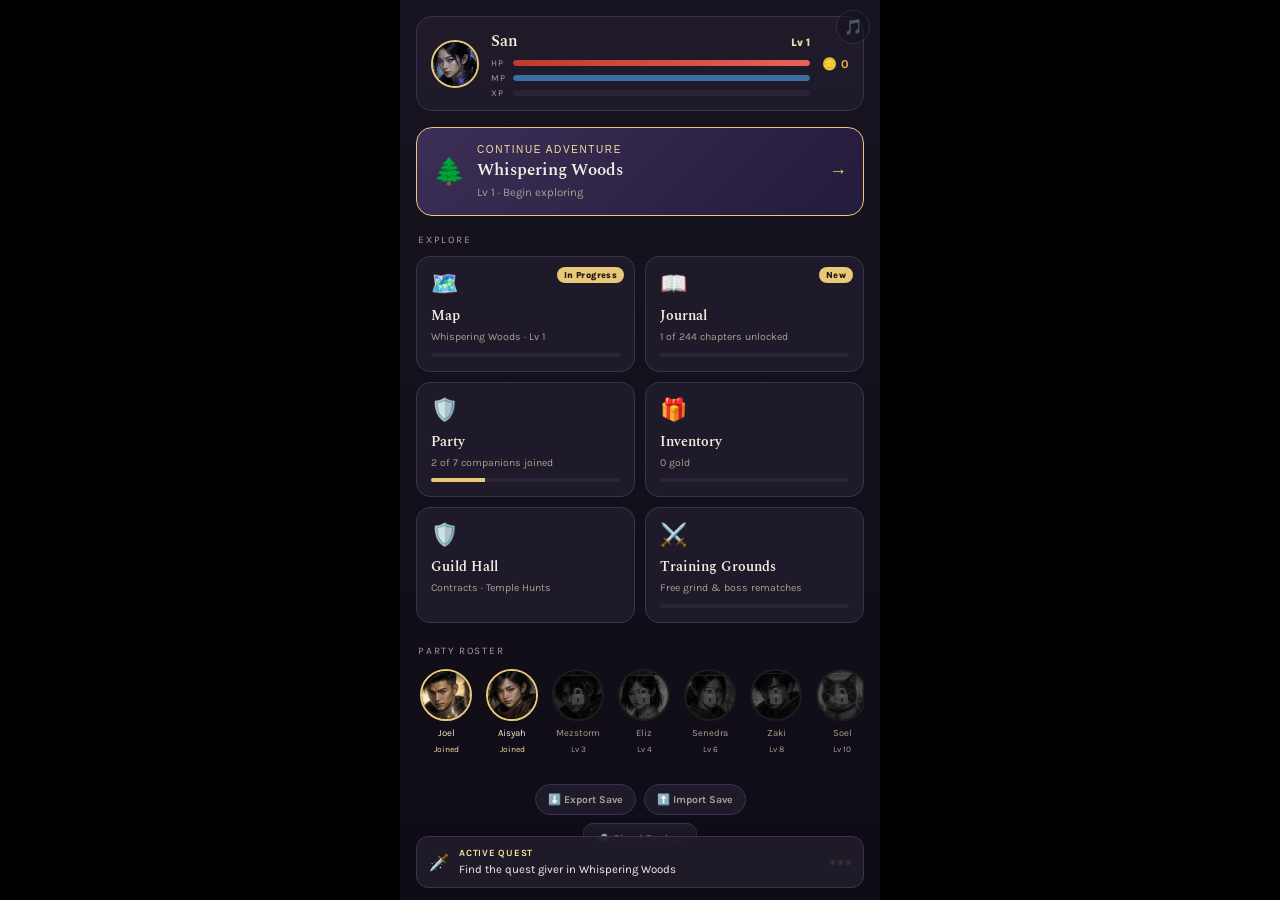
==== commit 6338bdad: "Add the Guild Hall: Guild Contracts, ranks, shop and Temple Hunts Guild: join after the Goblin King," ====
--- a/index.html
+++ b/index.html
@@ -71,6 +71,11 @@
           <div class="t-status" id="hub-inventory-status">0 gold</div>
           <div class="t-progress"><div class="t-progress-fill" style="width:0%"></div></div>
         </div>
+        <div class="hub-tile" id="hub-tile-guild">
+          <div class="t-icon">🛡️</div>
+          <div class="t-title">Guild Hall</div>
+          <div class="t-status" id="hub-guild-status">Contracts · Temple Hunts</div>
+        </div>
         <div class="hub-tile" id="hub-tile-training">
           <div class="t-icon">⚔️</div>
           <div class="t-title">Training Grounds</div>
@@ -264,6 +269,12 @@
     </div>
   </div>
 
+  <!-- ============ GUILD HALL ============ -->
+  <div id="screen-guild" class="screen">
+    <div class="back-btn" id="guild-back-btn">←</div>
+    <div id="guild-content"></div>
+  </div>
+
   <!-- ============ TRAINING GROUNDS ============ -->
   <div id="screen-training" class="screen">
     <div class="back-btn" id="training-back-btn">←</div>
@@ -324,6 +335,7 @@
 <script src="act3-data.js"></script>
 <script src="chapters-act2.js"></script>
 <script src="game.js"></script>
+<script src="guild.js"></script>
 <script src="sync.js"></script>
 </body>
 </html>
--- a/styles.css
+++ b/styles.css
@@ -935,3 +935,6 @@
   @keyframes m2ripple{ 0%{ transform:scale(1); opacity:.7;} 100%{ transform:scale(14); opacity:0;} }
   @keyframes m2flame{ from{ transform:scale(.9,1) translateY(1px);} to{ transform:scale(1.1,1.12) translateY(-1px);} }
   @keyframes m2fog{ from{ transform:translateX(-8%);} to{ transform:translateX(30%);} }
+
+  #guild-content{ padding:70px 16px 50px; }
+  #screen-guild{ background:linear-gradient(180deg,#171320,#0e0b12); }
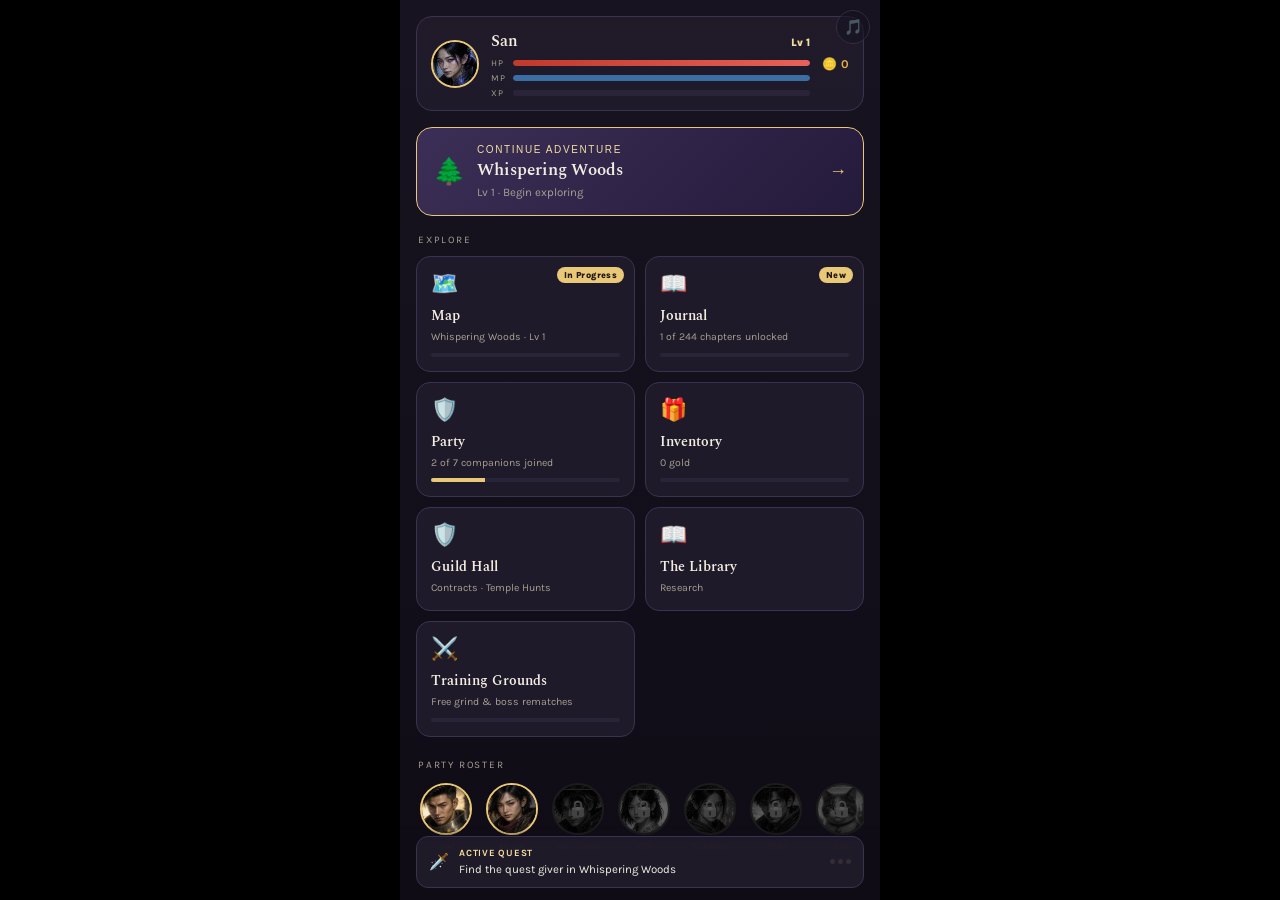
==== commit e371d488: "WIP: guild siege boss and Library research Guild siege (persistent wounds, whole roster, one attempt" ====
--- a/index.html
+++ b/index.html
@@ -76,6 +76,11 @@
           <div class="t-title">Guild Hall</div>
           <div class="t-status" id="hub-guild-status">Contracts · Temple Hunts</div>
         </div>
+        <div class="hub-tile" id="hub-tile-library">
+          <div class="t-icon">📖</div>
+          <div class="t-title">The Library</div>
+          <div class="t-status" id="hub-library-status">Research</div>
+        </div>
         <div class="hub-tile" id="hub-tile-training">
           <div class="t-icon">⚔️</div>
           <div class="t-title">Training Grounds</div>
@@ -275,6 +280,12 @@
     <div id="guild-content"></div>
   </div>
 
+  <!-- ============ LIBRARY ============ -->
+  <div id="screen-library" class="screen">
+    <div class="back-btn" id="library-back-btn">←</div>
+    <div id="library-content"></div>
+  </div>
+
   <!-- ============ TRAINING GROUNDS ============ -->
   <div id="screen-training" class="screen">
     <div class="back-btn" id="training-back-btn">←</div>
@@ -335,7 +346,9 @@
 <script src="act3-data.js"></script>
 <script src="chapters-act2.js"></script>
 <script src="game.js"></script>
+<script src="research-data.js"></script>
 <script src="guild.js"></script>
+<script src="library.js"></script>
 <script src="sync.js"></script>
 </body>
 </html>
--- a/styles.css
+++ b/styles.css
@@ -938,3 +938,6 @@
 
   #guild-content{ padding:70px 16px 50px; }
   #screen-guild{ background:linear-gradient(180deg,#171320,#0e0b12); }
+
+  #library-content{ padding:70px 16px 50px; }
+  #screen-library{ background:linear-gradient(180deg,#14172a,#0e0b12); }
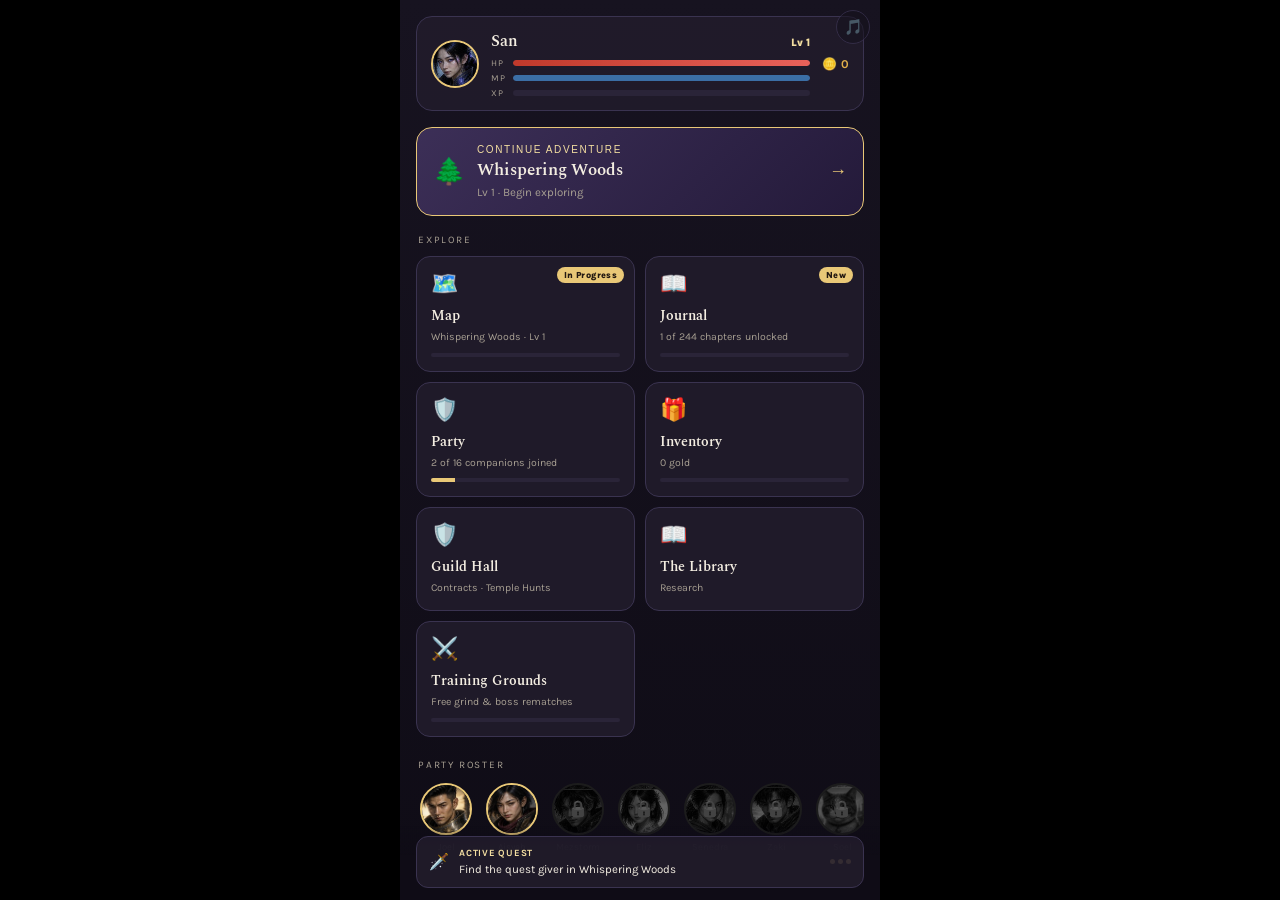
==== commit a0bda5d7: "Add V2's recruitable allies: Mimi, Dr. AA, Ser Aldric, Sister Wren, Iris, KW Liang, Brada Shah, Renn" ====
--- a/index.html
+++ b/index.html
@@ -345,6 +345,7 @@
 <script src="act2-data.js"></script>
 <script src="act3-data.js"></script>
 <script src="chapters-act2.js"></script>
+<script src="allies.js"></script>
 <script src="game.js"></script>
 <script src="research-data.js"></script>
 <script src="guild.js"></script>
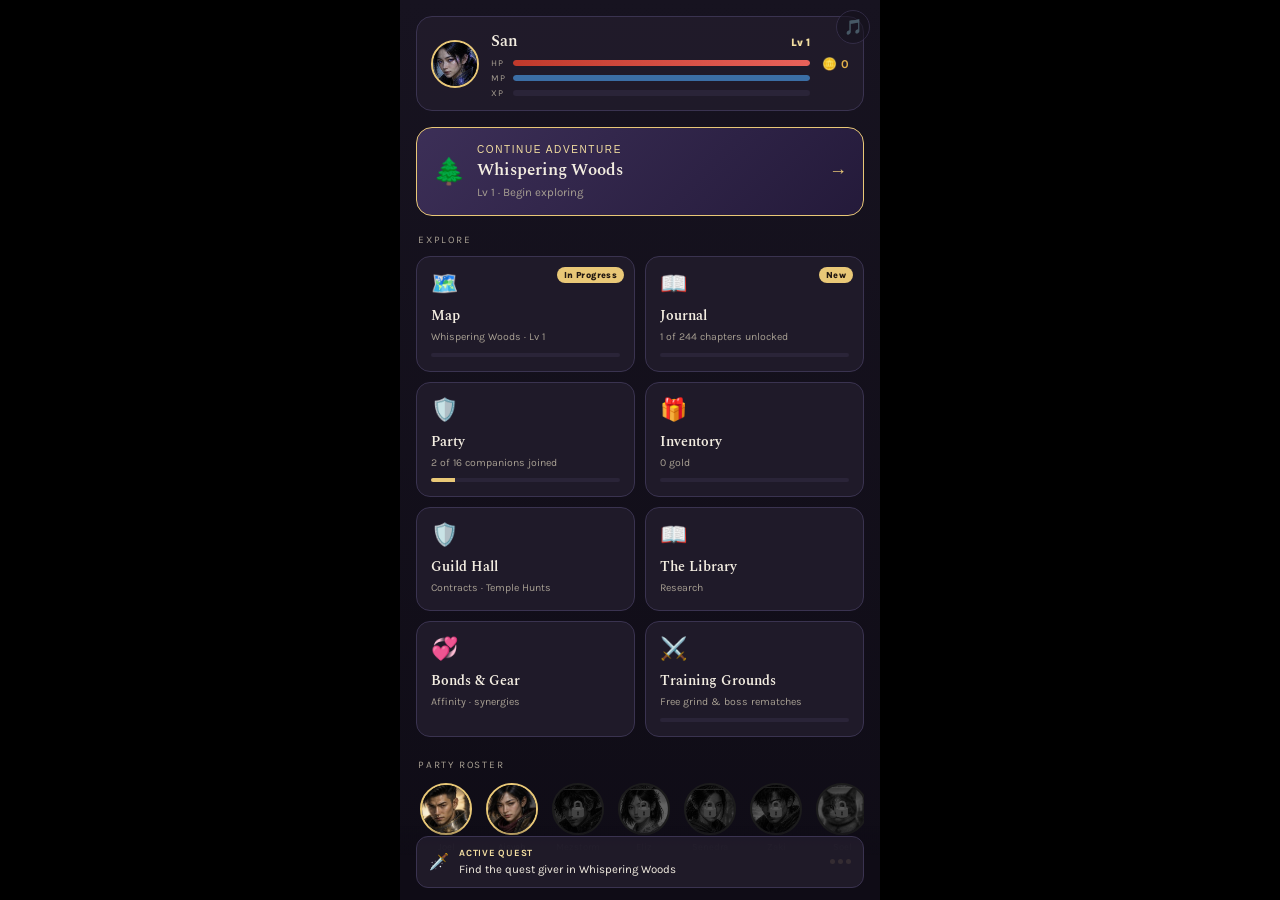
==== commit cd5c9484: "Add Bonds & Gear: affinity tiers, party synergies and companion gear V2's affinity tiers (40/70/100/" ====
--- a/index.html
+++ b/index.html
@@ -81,6 +81,11 @@
           <div class="t-title">The Library</div>
           <div class="t-status" id="hub-library-status">Research</div>
         </div>
+        <div class="hub-tile" id="hub-tile-bonds">
+          <div class="t-icon">💞</div>
+          <div class="t-title">Bonds &amp; Gear</div>
+          <div class="t-status">Affinity · synergies</div>
+        </div>
         <div class="hub-tile" id="hub-tile-training">
           <div class="t-icon">⚔️</div>
           <div class="t-title">Training Grounds</div>
@@ -286,6 +291,12 @@
     <div id="library-content"></div>
   </div>
 
+  <!-- ============ BONDS & GEAR ============ -->
+  <div id="screen-bonds" class="screen">
+    <div class="back-btn" id="bonds-back-btn">←</div>
+    <div id="bonds-content"></div>
+  </div>
+
   <!-- ============ TRAINING GROUNDS ============ -->
   <div id="screen-training" class="screen">
     <div class="back-btn" id="training-back-btn">←</div>
@@ -348,8 +359,10 @@
 <script src="allies.js"></script>
 <script src="game.js"></script>
 <script src="research-data.js"></script>
+<script src="bonds-data.js"></script>
 <script src="guild.js"></script>
 <script src="library.js"></script>
+<script src="bonds.js"></script>
 <script src="sync.js"></script>
 </body>
 </html>
--- a/styles.css
+++ b/styles.css
@@ -941,3 +941,7 @@
 
   #library-content{ padding:70px 16px 50px; }
   #screen-library{ background:linear-gradient(180deg,#14172a,#0e0b12); }
+
+  #bonds-content{ padding:70px 16px 50px; }
+  #screen-bonds{ background:linear-gradient(180deg,#1a1322,#0e0b12); }
+  .bond-av{ float:right; width:48px; height:48px; border-radius:50%; object-fit:cover; border:2px solid var(--sun); margin:0 0 6px 8px; }
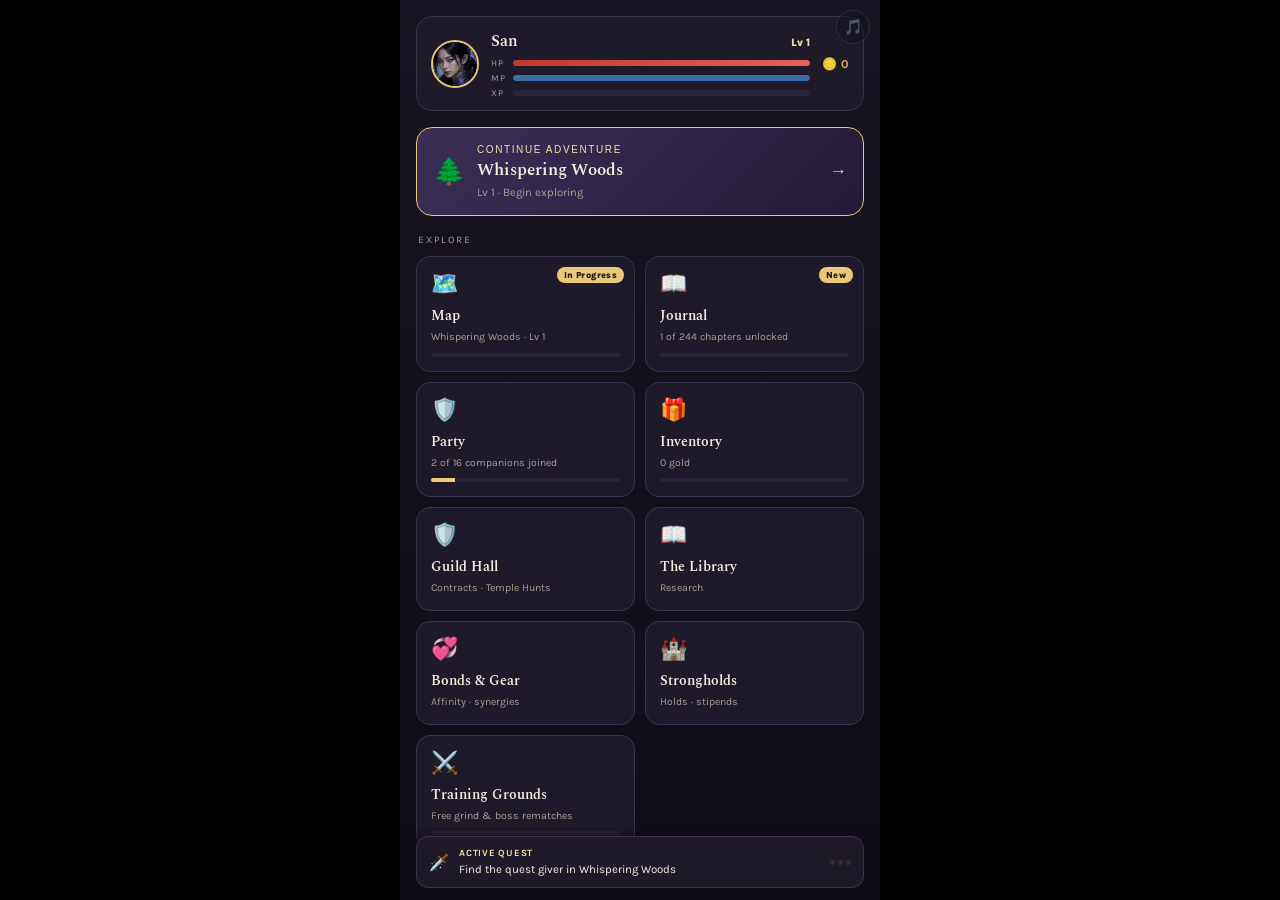
==== commit 75d57720: "Add Guild War and Strongholds Guild War: streak gauntlet against V2's six rival guilds with their le" ====
--- a/index.html
+++ b/index.html
@@ -86,6 +86,11 @@
           <div class="t-title">Bonds &amp; Gear</div>
           <div class="t-status">Affinity · synergies</div>
         </div>
+        <div class="hub-tile" id="hub-tile-stronghold">
+          <div class="t-icon">🏰</div>
+          <div class="t-title">Strongholds</div>
+          <div class="t-status">Holds · stipends</div>
+        </div>
         <div class="hub-tile" id="hub-tile-training">
           <div class="t-icon">⚔️</div>
           <div class="t-title">Training Grounds</div>
@@ -297,6 +302,12 @@
     <div id="bonds-content"></div>
   </div>
 
+  <!-- ============ STRONGHOLDS ============ -->
+  <div id="screen-stronghold" class="screen">
+    <div class="back-btn" id="stronghold-back-btn">←</div>
+    <div id="stronghold-content"></div>
+  </div>
+
   <!-- ============ TRAINING GROUNDS ============ -->
   <div id="screen-training" class="screen">
     <div class="back-btn" id="training-back-btn">←</div>
@@ -362,7 +373,11 @@
 <script src="bonds-data.js"></script>
 <script src="guild.js"></script>
 <script src="library.js"></script>
+<script src="war-data.js"></script>
 <script src="bonds.js"></script>
+<script src="war.js"></script>
+<script src="stronghold-data.js"></script>
+<script src="stronghold.js"></script>
 <script src="sync.js"></script>
 </body>
 </html>
--- a/styles.css
+++ b/styles.css
@@ -945,3 +945,6 @@
   #bonds-content{ padding:70px 16px 50px; }
   #screen-bonds{ background:linear-gradient(180deg,#1a1322,#0e0b12); }
   .bond-av{ float:right; width:48px; height:48px; border-radius:50%; object-fit:cover; border:2px solid var(--sun); margin:0 0 6px 8px; }
+
+  #stronghold-content{ padding:70px 16px 50px; }
+  #screen-stronghold{ background:linear-gradient(180deg,#1c1812,#0e0b12); }
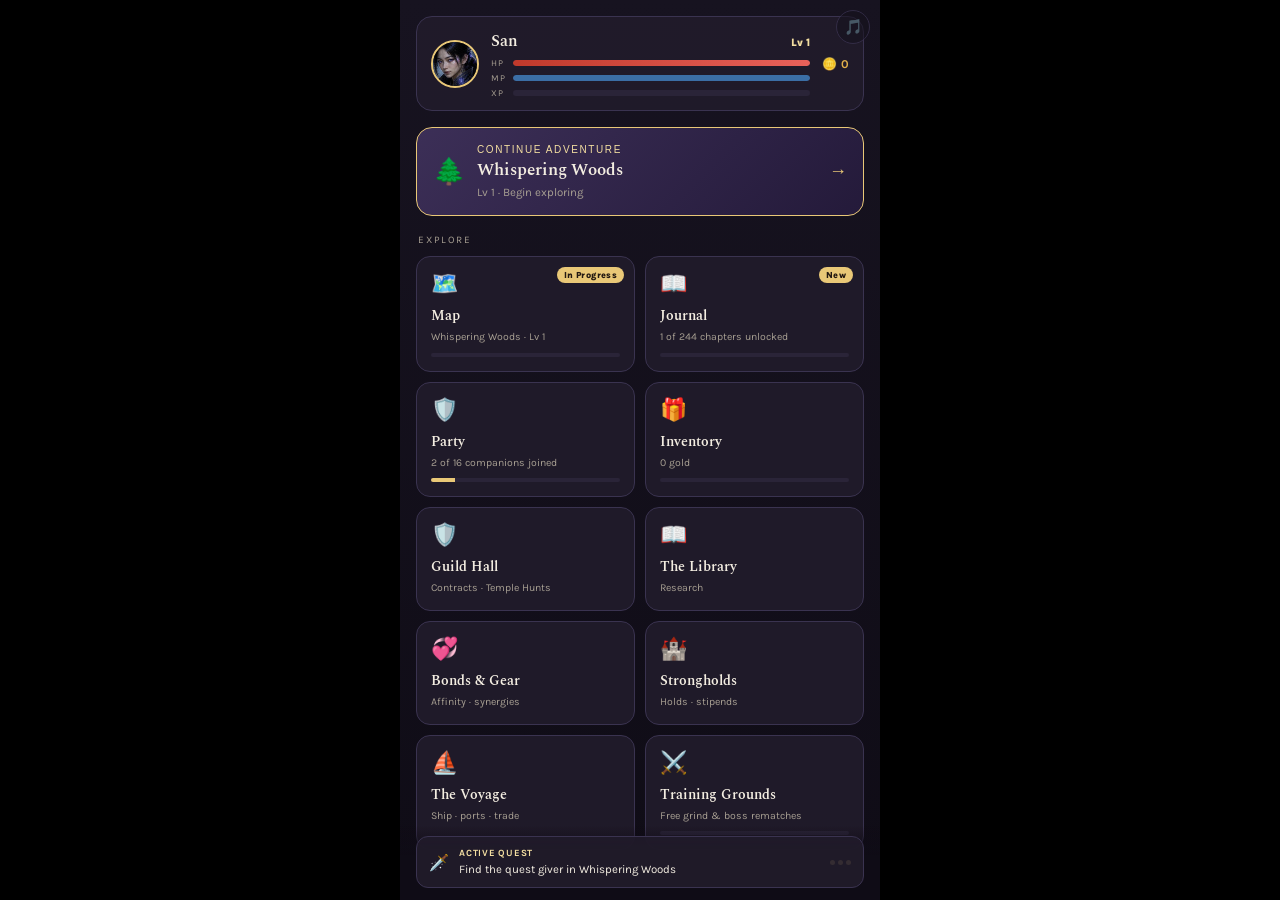
==== commit 198f1982: "Add the Voyage: ship, ports, trade, sea encounters and crew V2's ship tiers, seven ports, eighteen g" ====
--- a/index.html
+++ b/index.html
@@ -91,6 +91,11 @@
           <div class="t-title">Strongholds</div>
           <div class="t-status">Holds · stipends</div>
         </div>
+        <div class="hub-tile" id="hub-tile-voyage">
+          <div class="t-icon">⛵</div>
+          <div class="t-title">The Voyage</div>
+          <div class="t-status">Ship · ports · trade</div>
+        </div>
         <div class="hub-tile" id="hub-tile-training">
           <div class="t-icon">⚔️</div>
           <div class="t-title">Training Grounds</div>
@@ -306,6 +311,12 @@
   <div id="screen-stronghold" class="screen">
     <div class="back-btn" id="stronghold-back-btn">←</div>
     <div id="stronghold-content"></div>
+  </div>
+
+  <!-- ============ VOYAGE ============ -->
+  <div id="screen-voyage" class="screen">
+    <div class="back-btn" id="voyage-back-btn">←</div>
+    <div id="voyage-content"></div>
   </div>
 
   <!-- ============ TRAINING GROUNDS ============ -->
@@ -378,6 +389,8 @@
 <script src="war.js"></script>
 <script src="stronghold-data.js"></script>
 <script src="stronghold.js"></script>
+<script src="voyage-data.js"></script>
+<script src="voyage.js"></script>
 <script src="sync.js"></script>
 </body>
 </html>
--- a/styles.css
+++ b/styles.css
@@ -948,3 +948,6 @@
 
   #stronghold-content{ padding:70px 16px 50px; }
   #screen-stronghold{ background:linear-gradient(180deg,#1c1812,#0e0b12); }
+
+  #voyage-content{ padding:70px 16px 50px; }
+  #screen-voyage{ background:linear-gradient(180deg,#0e1a2a,#0a0e18); }
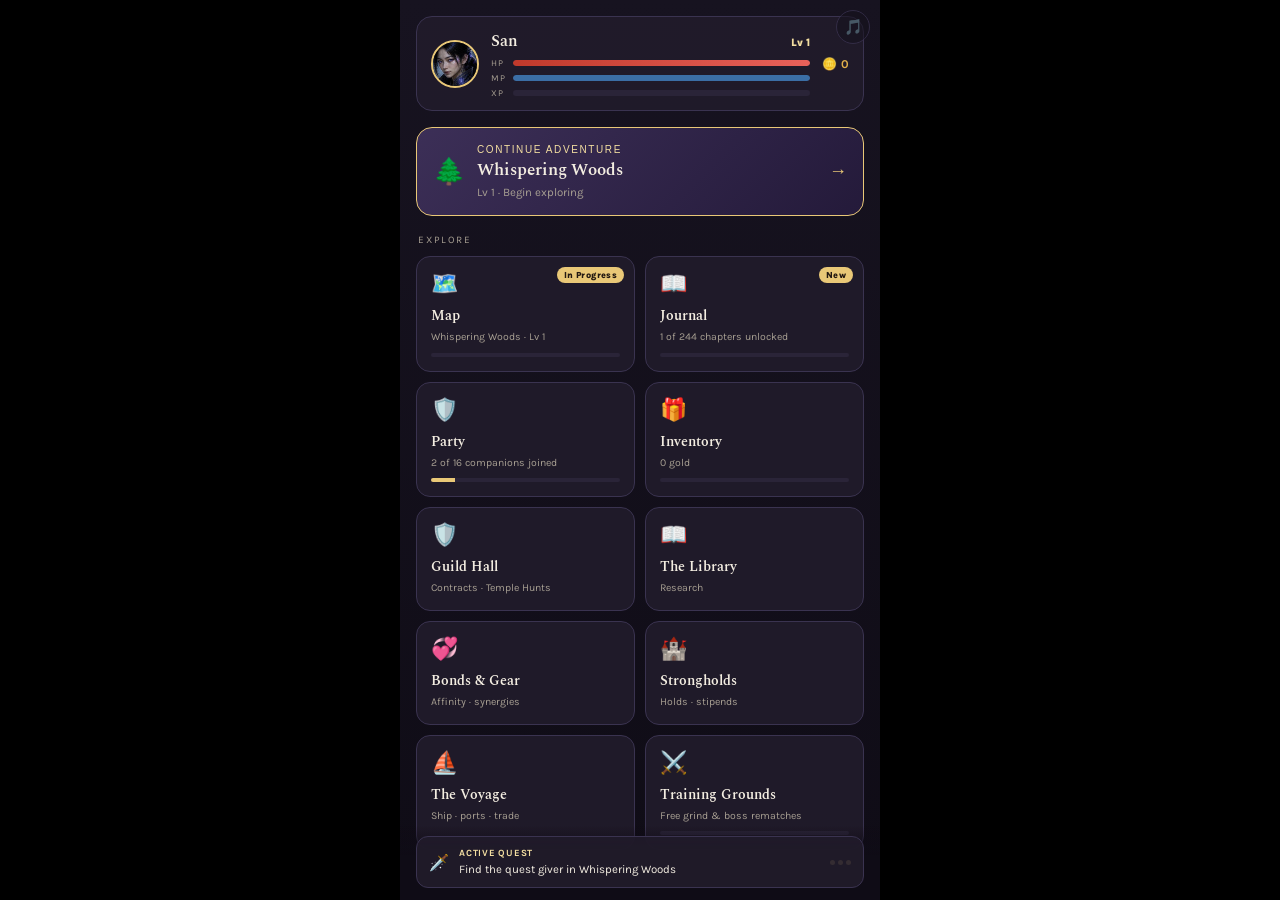
==== commit 97c30897: "Add Memories: Lovetalk, Family Ties, bonding scenes, Vision Machine and the Guild Chronicle V2's sta" ====
--- a/index.html
+++ b/index.html
@@ -319,6 +319,12 @@
     <div id="voyage-content"></div>
   </div>
 
+  <!-- ============ MEMORIES ============ -->
+  <div id="screen-memories" class="screen">
+    <div class="back-btn" id="memories-back-btn">←</div>
+    <div id="memories-content"></div>
+  </div>
+
   <!-- ============ TRAINING GROUNDS ============ -->
   <div id="screen-training" class="screen">
     <div class="back-btn" id="training-back-btn">←</div>
@@ -337,6 +343,7 @@
     <div id="jsel-content">
       <div class="sel-eyebrow">Daybreak</div>
       <div class="sel-title">Journal</div>
+      <button class="sync-btn" id="jsel-memories-btn" style="margin-bottom:14px">📜 Memories · Lovetalk, Family Ties, Vision Machine</button>
       <div id="jsel-chapter-list"></div>
     </div>
   </div>
@@ -391,6 +398,8 @@
 <script src="stronghold.js"></script>
 <script src="voyage-data.js"></script>
 <script src="voyage.js"></script>
+<script src="memories-data.js"></script>
+<script src="memories.js"></script>
 <script src="sync.js"></script>
 </body>
 </html>
--- a/styles.css
+++ b/styles.css
@@ -951,3 +951,6 @@
 
   #voyage-content{ padding:70px 16px 50px; }
   #screen-voyage{ background:linear-gradient(180deg,#0e1a2a,#0a0e18); }
+
+  #memories-content{ padding:70px 16px 50px; }
+  #screen-memories{ background:linear-gradient(180deg,#1a1220,#0e0b12); }
